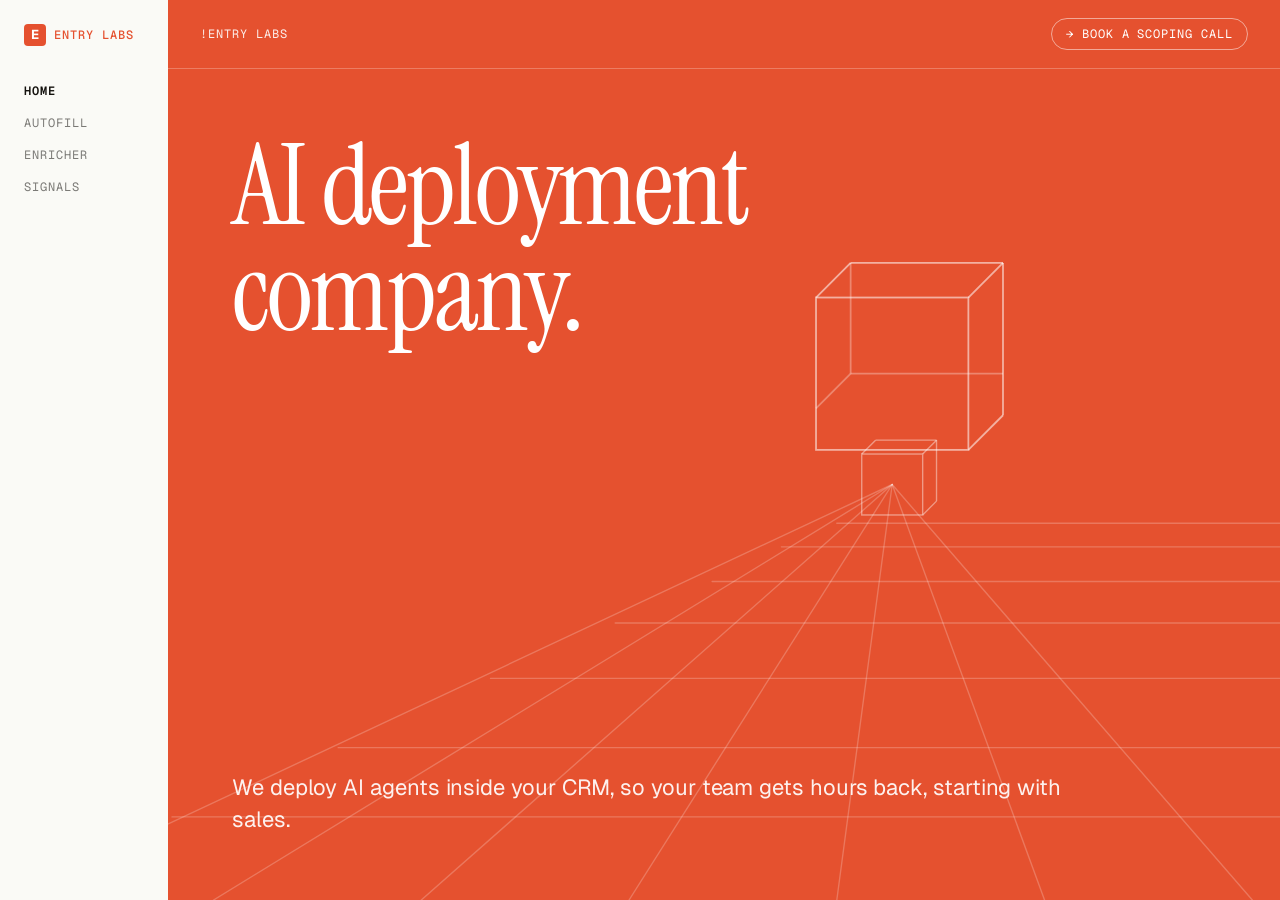
==== index.html @ 0b23c04d "Site rebuild 2026-05-16T13:12:48Z" ====
<!DOCTYPE html><html lang="en"> <head><meta charset="UTF-8"><meta name="viewport" content="width=device-width, initial-scale=1.0"><link rel="canonical" href="https://entry-labs.com/"><title>Entry Labs — AI deployment company</title><meta name="description" content="We deploy AI agents inside your CRM so your team gets hours back. Built for sales orgs on Attio, HubSpot, or Salesforce."><meta property="og:title" content="Entry Labs — AI deployment company"><meta property="og:description" content="We deploy AI agents inside your CRM so your team gets hours back. Built for sales orgs on Attio, HubSpot, or Salesforce."><meta property="og:url" content="https://entry-labs.com/"><meta property="og:type" content="website"><meta name="twitter:card" content="summary_large_image"><link rel="icon" type="image/svg+xml" href="/favicon.svg"><link rel="preconnect" href="https://fonts.googleapis.com"><link rel="preconnect" href="https://fonts.gstatic.com" crossorigin><link rel="stylesheet" href="/_astro/autofill.WS8HoKfP.css">
<style>body.bare{background-image:none;min-height:100vh;margin:0}.frame[data-astro-cid-j7pv25f6]{display:grid;grid-template-columns:168px 1fr;min-height:100vh;background:#fafaf6}.sidebar[data-astro-cid-j7pv25f6]{padding:24px;display:flex;flex-direction:column;gap:32px;position:sticky;top:0;height:100vh}.brand[data-astro-cid-j7pv25f6]{display:inline-flex;align-items:center;gap:8px;color:var(--accent)}.brand-mark[data-astro-cid-j7pv25f6]{width:22px;height:22px;background:var(--accent);color:#fff;display:inline-flex;align-items:center;justify-content:center;font-weight:700;font-size:13px;border-radius:4px;letter-spacing:-.04em}.brand-word[data-astro-cid-j7pv25f6]{font-family:Geist Mono,ui-monospace,monospace;font-size:12px;letter-spacing:.08em;color:var(--accent);font-weight:500}.tablist[data-astro-cid-j7pv25f6]{display:flex;flex-direction:column;gap:6px}.tab[data-astro-cid-j7pv25f6]{font-family:Geist Mono,ui-monospace,monospace;font-size:12px;letter-spacing:.08em;color:#13110d8c;padding:4px 0;display:block;transition:color .12s ease}.tab[data-astro-cid-j7pv25f6]:hover{color:var(--ink)}.tab[data-astro-cid-j7pv25f6].active{color:var(--ink);font-weight:600}.stage[data-astro-cid-j7pv25f6]{padding:0;display:flex;align-self:stretch}.hero[data-astro-cid-j7pv25f6]{background:var(--accent);border-radius:0;flex:1;display:flex;flex-direction:column;overflow:hidden;position:relative;color:#fff;min-height:100vh}.util-bar[data-astro-cid-j7pv25f6]{display:grid;grid-template-columns:1fr auto;align-items:center;border-bottom:1px solid rgba(255,255,255,.25);padding:18px 32px;font-family:Geist Mono,ui-monospace,monospace;font-size:12px;letter-spacing:.08em;position:relative;z-index:2}.util-tag[data-astro-cid-j7pv25f6]{color:#ffffffe6}.util-cta[data-astro-cid-j7pv25f6]{color:#fff;padding:6px 14px;border:1px solid rgba(255,255,255,.5);border-radius:999px;transition:background .12s ease,color .12s ease}.util-cta[data-astro-cid-j7pv25f6]:hover{background:#fff;color:var(--accent)}.hero-body[data-astro-cid-j7pv25f6]{flex:1;padding:64px;display:flex;flex-direction:column;position:relative;overflow:hidden}.hero-art[data-astro-cid-j7pv25f6]{position:absolute;inset:0;width:100%;height:100%;z-index:0;pointer-events:none}.hero-section[data-astro-cid-j7pv25f6]{display:none;flex:1;flex-direction:column;justify-content:space-between;position:relative;z-index:1}.hero-section[data-astro-cid-j7pv25f6].visible{display:flex}.hero-h1[data-astro-cid-j7pv25f6]{font-family:"Instrument Serif",Fraunces,Georgia,serif;font-weight:400;font-size:112px;line-height:.95;letter-spacing:-.025em;margin:0;color:#fff;max-width:14ch}.hero-cap[data-astro-cid-j7pv25f6]{font-size:22px;line-height:1.45;color:#ffffffeb;margin:32px 0 0;max-width:56ch;align-self:flex-start}@media (max-width: 1100px){.hero-h1[data-astro-cid-j7pv25f6]{font-size:88px}}@media (max-width: 900px){.frame[data-astro-cid-j7pv25f6]{grid-template-columns:1fr}.sidebar[data-astro-cid-j7pv25f6]{position:static;height:auto;padding:20px 24px;gap:16px}.tablist[data-astro-cid-j7pv25f6]{flex-direction:row;gap:16px;flex-wrap:wrap}.hero[data-astro-cid-j7pv25f6]{min-height:calc(100vh - 80px)}.hero-body[data-astro-cid-j7pv25f6]{padding:36px 28px}.util-bar[data-astro-cid-j7pv25f6]{padding:14px 20px;font-size:11px}.hero-h1[data-astro-cid-j7pv25f6]{font-size:56px}.hero-cap[data-astro-cid-j7pv25f6]{font-size:18px;margin-top:24px}}
</style></head> <body class="bare">  <div class="frame" data-astro-cid-j7pv25f6> <aside class="sidebar" data-astro-cid-j7pv25f6> <a href="/" class="brand" aria-label="Entry Labs home" data-astro-cid-j7pv25f6> <span class="brand-mark" data-astro-cid-j7pv25f6>E</span> <span class="brand-word" data-astro-cid-j7pv25f6>ENTRY LABS</span> </a> <nav class="tablist" aria-label="Sections" data-astro-cid-j7pv25f6> <a href="#home" class="tab" data-tab="home" data-astro-cid-j7pv25f6>HOME</a> <a href="#autofill" class="tab" data-tab="autofill" data-astro-cid-j7pv25f6>AUTOFILL</a> <a href="#enricher" class="tab" data-tab="enricher" data-astro-cid-j7pv25f6>ENRICHER</a> <a href="#signals" class="tab" data-tab="signals" data-astro-cid-j7pv25f6>SIGNALS</a> </nav> </aside> <main class="stage" data-astro-cid-j7pv25f6> <div class="hero" data-astro-cid-j7pv25f6> <div class="util-bar" data-astro-cid-j7pv25f6> <span class="util-tag" data-astro-cid-j7pv25f6>!ENTRY LABS</span> <a href="/book" class="util-cta" data-astro-cid-j7pv25f6>→ BOOK A SCOPING CALL</a> </div> <div class="hero-body" data-astro-cid-j7pv25f6> <svg class="hero-art" viewBox="0 0 1000 600" preserveAspectRatio="xMaxYMid slice" aria-hidden="true" data-astro-cid-j7pv25f6> <g stroke="#fff" stroke-opacity="0.22" stroke-width="1" fill="none" stroke-linecap="round" data-astro-cid-j7pv25f6> <line x1="80" y1="600" x2="720" y2="300" data-astro-cid-j7pv25f6></line> <line x1="230" y1="600" x2="720" y2="300" data-astro-cid-j7pv25f6></line> <line x1="380" y1="600" x2="720" y2="300" data-astro-cid-j7pv25f6></line> <line x1="530" y1="600" x2="720" y2="300" data-astro-cid-j7pv25f6></line> <line x1="680" y1="600" x2="720" y2="300" data-astro-cid-j7pv25f6></line> <line x1="830" y1="600" x2="720" y2="300" data-astro-cid-j7pv25f6></line> <line x1="980" y1="600" x2="720" y2="300" data-astro-cid-j7pv25f6></line> <line x1="200" y1="540" x2="1000" y2="540" data-astro-cid-j7pv25f6></line> <line x1="320" y1="490" x2="1000" y2="490" data-astro-cid-j7pv25f6></line> <line x1="430" y1="440" x2="1000" y2="440" data-astro-cid-j7pv25f6></line> <line x1="520" y1="400" x2="1000" y2="400" data-astro-cid-j7pv25f6></line> <line x1="590" y1="370" x2="1000" y2="370" data-astro-cid-j7pv25f6></line> <line x1="640" y1="345" x2="1000" y2="345" data-astro-cid-j7pv25f6></line> <line x1="680" y1="328" x2="1000" y2="328" data-astro-cid-j7pv25f6></line> </g> <g stroke="#fff" stroke-opacity="0.55" stroke-width="1.3" fill="none" transform="translate(720, 220)" data-astro-cid-j7pv25f6> <rect x="-55" y="-55" width="110" height="110" data-astro-cid-j7pv25f6></rect> <line x1="-55" y1="-55" x2="-30" y2="-80" data-astro-cid-j7pv25f6></line> <line x1="-30" y1="-80" x2="80" y2="-80" data-astro-cid-j7pv25f6></line> <line x1="80" y1="-80" x2="55" y2="-55" data-astro-cid-j7pv25f6></line> <line x1="80" y1="-80" x2="80" y2="30" data-astro-cid-j7pv25f6></line> <line x1="80" y1="30" x2="55" y2="55" data-astro-cid-j7pv25f6></line> <line x1="-30" y1="-80" x2="-30" y2="0" stroke-opacity="0.3" data-astro-cid-j7pv25f6></line> <line x1="-30" y1="0" x2="-55" y2="25" stroke-opacity="0.3" data-astro-cid-j7pv25f6></line> <line x1="-30" y1="0" x2="80" y2="0" stroke-opacity="0.3" data-astro-cid-j7pv25f6></line> </g> <g stroke="#fff" stroke-opacity="0.42" stroke-width="1" fill="none" transform="translate(720, 300)" data-astro-cid-j7pv25f6> <rect x="-22" y="-22" width="44" height="44" data-astro-cid-j7pv25f6></rect> <line x1="-22" y1="-22" x2="-12" y2="-32" data-astro-cid-j7pv25f6></line> <line x1="-12" y1="-32" x2="32" y2="-32" data-astro-cid-j7pv25f6></line> <line x1="32" y1="-32" x2="22" y2="-22" data-astro-cid-j7pv25f6></line> <line x1="32" y1="-32" x2="32" y2="12" data-astro-cid-j7pv25f6></line> <line x1="32" y1="12" x2="22" y2="22" data-astro-cid-j7pv25f6></line> </g> </svg> <section id="home" class="hero-section" data-astro-cid-j7pv25f6> <h1 class="hero-h1" data-astro-cid-j7pv25f6>AI deployment<br data-astro-cid-j7pv25f6>company.</h1> <p class="hero-cap" data-astro-cid-j7pv25f6>We deploy AI agents inside your CRM, so your team gets hours back, starting with sales.</p> </section> <section id="autofill" class="hero-section" data-astro-cid-j7pv25f6> <h1 class="hero-h1" data-astro-cid-j7pv25f6>Autofill.</h1> <p class="hero-cap" data-astro-cid-j7pv25f6>Your CRM record completes itself after every sales call.</p> </section> <section id="enricher" class="hero-section" data-astro-cid-j7pv25f6> <h1 class="hero-h1" data-astro-cid-j7pv25f6>Enricher.</h1> <p class="hero-cap" data-astro-cid-j7pv25f6>Type /find Sarah at Acme in any Slack channel. Phone, email, role back before the next message.</p> </section> <section id="signals" class="hero-section" data-astro-cid-j7pv25f6> <h1 class="hero-h1" data-astro-cid-j7pv25f6>Signals.</h1> <p class="hero-cap" data-astro-cid-j7pv25f6>The moment to reach out, surfaced in your 9am Slack digest.</p> </section> </div> </div> </main> </div> <script>
    (function () {
      const tabs = document.querySelectorAll('.tab');
      const sections = document.querySelectorAll('.hero-section');
      function update() {
        const hash = (location.hash || '#home').slice(1);
        tabs.forEach(t => t.classList.toggle('active', t.dataset.tab === hash));
        sections.forEach(s => s.classList.toggle('visible', s.id === hash));
      }
      window.addEventListener('hashchange', update);
      update();
    })();
  </script>  </body></html>
---- _astro/autofill.WS8HoKfP.css ----
@import"https://fonts.googleapis.com/css2?family=Geist:wght@300;400;500;600;700&family=Geist+Mono:wght@300;400;500&family=Instrument+Serif:ital@0;1&display=swap";*,:before,:after{--tw-border-spacing-x: 0;--tw-border-spacing-y: 0;--tw-translate-x: 0;--tw-translate-y: 0;--tw-rotate: 0;--tw-skew-x: 0;--tw-skew-y: 0;--tw-scale-x: 1;--tw-scale-y: 1;--tw-pan-x: ;--tw-pan-y: ;--tw-pinch-zoom: ;--tw-scroll-snap-strictness: proximity;--tw-gradient-from-position: ;--tw-gradient-via-position: ;--tw-gradient-to-position: ;--tw-ordinal: ;--tw-slashed-zero: ;--tw-numeric-figure: ;--tw-numeric-spacing: ;--tw-numeric-fraction: ;--tw-ring-inset: ;--tw-ring-offset-width: 0px;--tw-ring-offset-color: #fff;--tw-ring-color: rgb(59 130 246 / .5);--tw-ring-offset-shadow: 0 0 #0000;--tw-ring-shadow: 0 0 #0000;--tw-shadow: 0 0 #0000;--tw-shadow-colored: 0 0 #0000;--tw-blur: ;--tw-brightness: ;--tw-contrast: ;--tw-grayscale: ;--tw-hue-rotate: ;--tw-invert: ;--tw-saturate: ;--tw-sepia: ;--tw-drop-shadow: ;--tw-backdrop-blur: ;--tw-backdrop-brightness: ;--tw-backdrop-contrast: ;--tw-backdrop-grayscale: ;--tw-backdrop-hue-rotate: ;--tw-backdrop-invert: ;--tw-backdrop-opacity: ;--tw-backdrop-saturate: ;--tw-backdrop-sepia: ;--tw-contain-size: ;--tw-contain-layout: ;--tw-contain-paint: ;--tw-contain-style: }::backdrop{--tw-border-spacing-x: 0;--tw-border-spacing-y: 0;--tw-translate-x: 0;--tw-translate-y: 0;--tw-rotate: 0;--tw-skew-x: 0;--tw-skew-y: 0;--tw-scale-x: 1;--tw-scale-y: 1;--tw-pan-x: ;--tw-pan-y: ;--tw-pinch-zoom: ;--tw-scroll-snap-strictness: proximity;--tw-gradient-from-position: ;--tw-gradient-via-position: ;--tw-gradient-to-position: ;--tw-ordinal: ;--tw-slashed-zero: ;--tw-numeric-figure: ;--tw-numeric-spacing: ;--tw-numeric-fraction: ;--tw-ring-inset: ;--tw-ring-offset-width: 0px;--tw-ring-offset-color: #fff;--tw-ring-color: rgb(59 130 246 / .5);--tw-ring-offset-shadow: 0 0 #0000;--tw-ring-shadow: 0 0 #0000;--tw-shadow: 0 0 #0000;--tw-shadow-colored: 0 0 #0000;--tw-blur: ;--tw-brightness: ;--tw-contrast: ;--tw-grayscale: ;--tw-hue-rotate: ;--tw-invert: ;--tw-saturate: ;--tw-sepia: ;--tw-drop-shadow: ;--tw-backdrop-blur: ;--tw-backdrop-brightness: ;--tw-backdrop-contrast: ;--tw-backdrop-grayscale: ;--tw-backdrop-hue-rotate: ;--tw-backdrop-invert: ;--tw-backdrop-opacity: ;--tw-backdrop-saturate: ;--tw-backdrop-sepia: ;--tw-contain-size: ;--tw-contain-layout: ;--tw-contain-paint: ;--tw-contain-style: }*,:before,:after{box-sizing:border-box;border-width:0;border-style:solid;border-color:#e5e7eb}:before,:after{--tw-content: ""}html,:host{line-height:1.5;-webkit-text-size-adjust:100%;-moz-tab-size:4;-o-tab-size:4;tab-size:4;font-family:Geist,Inter Tight,system-ui,sans-serif;font-feature-settings:normal;font-variation-settings:normal;-webkit-tap-highlight-color:transparent}body{margin:0;line-height:inherit}hr{height:0;color:inherit;border-top-width:1px}abbr:where([title]){-webkit-text-decoration:underline dotted;text-decoration:underline dotted}h1,h2,h3,h4,h5,h6{font-size:inherit;font-weight:inherit}a{color:inherit;text-decoration:inherit}b,strong{font-weight:bolder}code,kbd,samp,pre{font-family:Geist Mono,JetBrains Mono,ui-monospace,monospace;font-feature-settings:normal;font-variation-settings:normal;font-size:1em}small{font-size:80%}sub,sup{font-size:75%;line-height:0;position:relative;vertical-align:baseline}sub{bottom:-.25em}sup{top:-.5em}table{text-indent:0;border-color:inherit;border-collapse:collapse}button,input,optgroup,select,textarea{font-family:inherit;font-feature-settings:inherit;font-variation-settings:inherit;font-size:100%;font-weight:inherit;line-height:inherit;letter-spacing:inherit;color:inherit;margin:0;padding:0}button,select{text-transform:none}button,input:where([type=button]),input:where([type=reset]),input:where([type=submit]){-webkit-appearance:button;background-color:transparent;background-image:none}:-moz-focusring{outline:auto}:-moz-ui-invalid{box-shadow:none}progress{vertical-align:baseline}::-webkit-inner-spin-button,::-webkit-outer-spin-button{height:auto}[type=search]{-webkit-appearance:textfield;outline-offset:-2px}::-webkit-search-decoration{-webkit-appearance:none}::-webkit-file-upload-button{-webkit-appearance:button;font:inherit}summary{display:list-item}blockquote,dl,dd,h1,h2,h3,h4,h5,h6,hr,figure,p,pre{margin:0}fieldset{margin:0;padding:0}legend{padding:0}ol,ul,menu{list-style:none;margin:0;padding:0}dialog{padding:0}textarea{resize:vertical}input::-moz-placeholder,textarea::-moz-placeholder{opacity:1;color:#9ca3af}input::placeholder,textarea::placeholder{opacity:1;color:#9ca3af}button,[role=button]{cursor:pointer}:disabled{cursor:default}img,svg,video,canvas,audio,iframe,embed,object{display:block;vertical-align:middle}img,video{max-width:100%;height:auto}[hidden]:where(:not([hidden=until-found])){display:none}html{background:var(--bg);color:var(--ink);-webkit-font-smoothing:antialiased;-moz-osx-font-smoothing:grayscale}body{font-family:Geist,Inter Tight,-apple-system,Helvetica Neue,Arial,sans-serif;font-size:15px;line-height:1.5;letter-spacing:-.005em;background-color:var(--bg);background-image:linear-gradient(var(--line),var(--line)),linear-gradient(var(--line),var(--line));background-position:calc(50% - 660px) 0,calc(50% + 660px) 0;background-size:1px 100%,1px 100%;background-repeat:no-repeat}@media (max-width: 1100px){body{background-image:none}}h1,h2,h3,h4,h5,h6{font-family:Geist,Inter Tight,-apple-system,Helvetica Neue,Arial,sans-serif;font-weight:600;letter-spacing:-.02em;line-height:1.15;margin:0}code,pre,.mono{font-family:Geist Mono,JetBrains Mono,ui-monospace,monospace}a{color:inherit;text-decoration:none}::-moz-selection{background:var(--accent);color:var(--accent-ink)}::selection{background:var(--accent);color:var(--accent-ink)}.container-bb{max-width:1320px;margin-left:auto;margin-right:auto;padding-left:32px;padding-right:32px}.container-prose{max-width:1100px;margin-left:auto;margin-right:auto;padding-left:32px;padding-right:32px}.panel{background:var(--panel);border:1px solid var(--line);border-radius:10px}.card-bb{background:var(--card);border:1px solid var(--line);border-radius:10px}.hair{border-top:1px solid var(--line)}.btn{display:inline-flex;align-items:center;gap:8px;padding:11px 18px;font-size:14px;font-weight:500;line-height:1;border-radius:6px;letter-spacing:-.005em;background:var(--card);color:var(--ink);border:1px solid var(--line);cursor:pointer;transition:background .12s ease,color .12s ease,border-color .12s ease,transform .12s ease}.btn:hover{border-color:var(--ink)}.btn-primary{display:inline-flex;align-items:center;gap:8px;padding:11px 18px;font-size:14px;font-weight:500;line-height:1;border-radius:6px;letter-spacing:-.005em;background:var(--accent);color:var(--accent-ink);border:1px solid var(--accent);cursor:pointer;transition:filter .12s ease,transform .12s ease}.btn-primary:hover{filter:brightness(.95)}.chip{display:inline-block;font-family:Geist Mono,ui-monospace,monospace;font-size:11px;letter-spacing:.06em;padding:4px 9px;background:var(--panel);color:var(--ink-70);border:1px solid var(--line);border-radius:4px;text-transform:uppercase;white-space:nowrap}.kicker{font-family:Geist Mono,ui-monospace,monospace;font-size:11px;color:var(--ink-55);letter-spacing:.1em;text-transform:uppercase}.card{background:var(--card);border:1px solid var(--line);border-radius:10px;padding:22px}.ascii-pre{font-family:Geist Mono,ui-monospace,monospace;white-space:pre;margin:0;letter-spacing:0;color:var(--ink)}.accent-text{color:var(--accent)}.visible{visibility:visible}.static{position:static}.fixed{position:fixed}.absolute{position:absolute}.relative{position:relative}.sticky{position:sticky}.top-5{top:1.25rem}.block{display:block}.inline{display:inline}.flex{display:flex}.\!grid{display:grid!important}.grid{display:grid}.hidden{display:none}.flex-shrink,.shrink{flex-shrink:1}.transform{transform:translate(var(--tw-translate-x),var(--tw-translate-y)) rotate(var(--tw-rotate)) skew(var(--tw-skew-x)) skewY(var(--tw-skew-y)) scaleX(var(--tw-scale-x)) scaleY(var(--tw-scale-y))}.resize{resize:both}.flex-wrap{flex-wrap:wrap}.border{border-width:1px}.uppercase{text-transform:uppercase}.italic{font-style:italic}.underline{text-decoration-line:underline}.outline{outline-style:solid}.blur{--tw-blur: blur(8px);filter:var(--tw-blur) var(--tw-brightness) var(--tw-contrast) var(--tw-grayscale) var(--tw-hue-rotate) var(--tw-invert) var(--tw-saturate) var(--tw-sepia) var(--tw-drop-shadow)}.filter{filter:var(--tw-blur) var(--tw-brightness) var(--tw-contrast) var(--tw-grayscale) var(--tw-hue-rotate) var(--tw-invert) var(--tw-saturate) var(--tw-sepia) var(--tw-drop-shadow)}.backdrop-filter{backdrop-filter:var(--tw-backdrop-blur) var(--tw-backdrop-brightness) var(--tw-backdrop-contrast) var(--tw-backdrop-grayscale) var(--tw-backdrop-hue-rotate) var(--tw-backdrop-invert) var(--tw-backdrop-opacity) var(--tw-backdrop-saturate) var(--tw-backdrop-sepia)}.transition{transition-property:color,background-color,border-color,text-decoration-color,fill,stroke,opacity,box-shadow,transform,filter,backdrop-filter;transition-timing-function:cubic-bezier(.4,0,.2,1);transition-duration:.15s}:root{--bg: #FFFFFF;--panel: #F6F6F6;--panel-deep: #EFEFEF;--card: #FFFFFF;--ink: #13110D;--ink-70: rgba(19, 17, 13, .7);--ink-55: rgba(19, 17, 13, .55);--ink-40: rgba(19, 17, 13, .4);--line: rgba(19, 17, 13, .13);--hair: rgba(19, 17, 13, .07);--accent: #E5512F;--accent-ink: #FFFFFF;--accent-soft: #FFE2D6;--footer-bg: #E5512F;--footer-ink: #FFFFFF;--noise: url("data:image/svg+xml;utf8,<svg xmlns='http://www.w3.org/2000/svg' width='160' height='160'><filter id='n'><feTurbulence baseFrequency='0.9' numOctaves='2' stitchTiles='stitch'/><feColorMatrix values='0 0 0 0 0  0 0 0 0 0  0 0 0 0 0  0 0 0 0.06 0'/></filter><rect width='100%25' height='100%25' filter='url(%23n)'/></svg>")}.h-display{font-size:44px;font-weight:600;letter-spacing:-.025em;line-height:1.2}.h-section{font-size:38px;font-weight:600;letter-spacing:-.02em;line-height:1.1}.h-sub{font-size:32px;font-weight:600;letter-spacing:-.02em;line-height:1.15}.h-card{font-size:28px;font-weight:600;letter-spacing:-.02em;line-height:1.12}.body-lg{font-size:17px;line-height:1.45}.body{font-size:15px;line-height:1.55}.body-sm{font-size:13px;line-height:1.55}@media (max-width: 900px){.h-display{font-size:36px}.h-section{font-size:30px}.h-sub{font-size:26px}.h-card{font-size:22px}}@media (max-width: 720px){.container-bb,.container-prose{padding-left:20px;padding-right:20px}.h-display{font-size:30px}.h-section{font-size:26px}}@keyframes el-blink{50%{opacity:0}}.blink{animation:el-blink 1s steps(2) infinite}@media (prefers-reduced-motion: reduce){*,*:before,*:after{animation-duration:.01ms!important;animation-iteration-count:1!important;transition-duration:.01ms!important}}:root{--ok: #2F5D3A;--ok-soft: #D9E8DD}.serif-accent{font-family:"Instrument Serif",Fraunces,Georgia,serif;font-style:italic;font-weight:400;letter-spacing:-.005em}.tempo-breathe{padding-top:88px;padding-bottom:24px}.tempo-compress{padding-top:32px;padding-bottom:8px}@media (max-width: 900px){.tempo-breathe{padding-top:56px;padding-bottom:16px}.tempo-compress{padding-top:24px;padding-bottom:8px}}
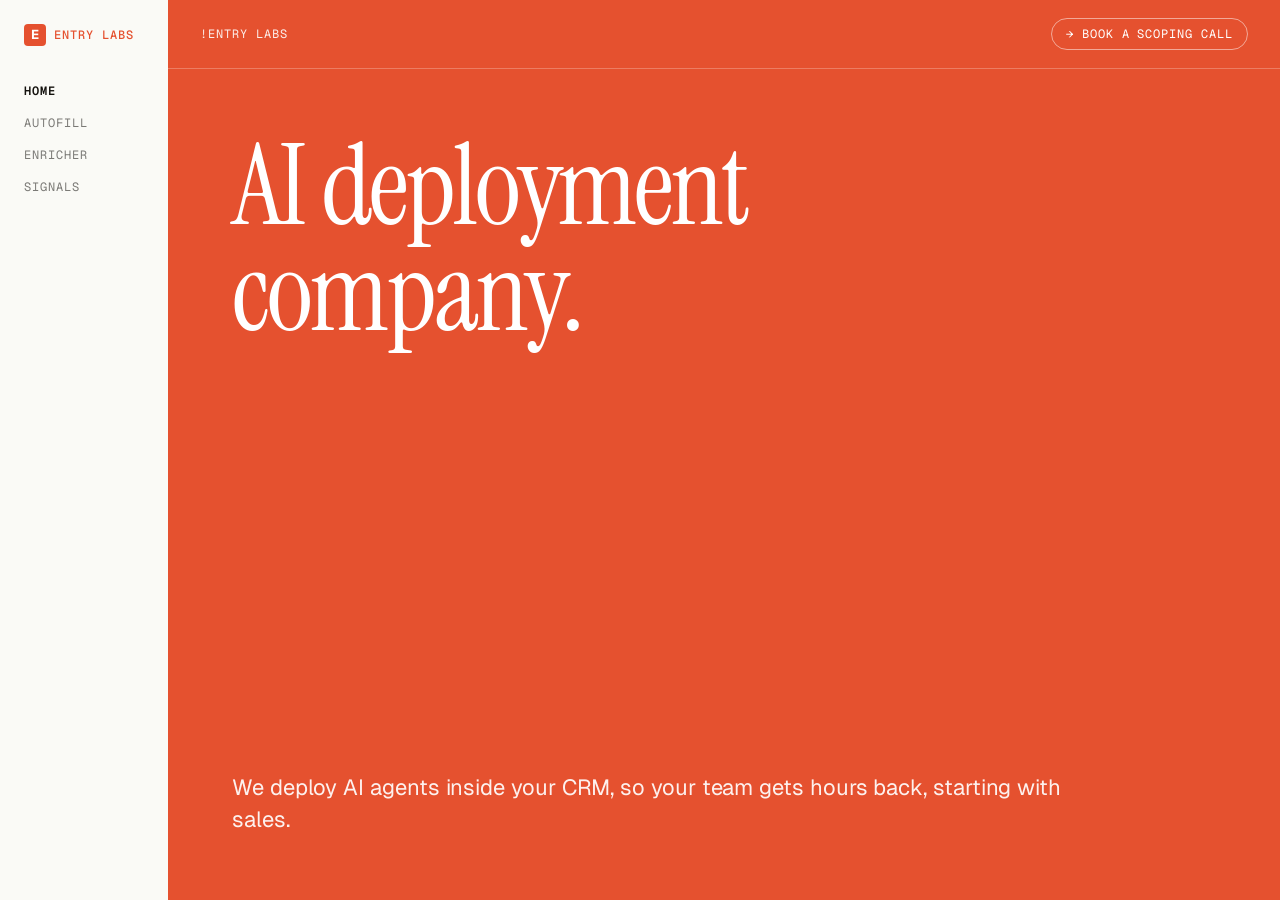
==== commit 30172057: "Site rebuild 2026-05-16T13:18:37Z" ====
--- a/index.html
+++ b/index.html
@@ -1,6 +1,6 @@
 <!DOCTYPE html><html lang="en"> <head><meta charset="UTF-8"><meta name="viewport" content="width=device-width, initial-scale=1.0"><link rel="canonical" href="https://entry-labs.com/"><title>Entry Labs — AI deployment company</title><meta name="description" content="We deploy AI agents inside your CRM so your team gets hours back. Built for sales orgs on Attio, HubSpot, or Salesforce."><meta property="og:title" content="Entry Labs — AI deployment company"><meta property="og:description" content="We deploy AI agents inside your CRM so your team gets hours back. Built for sales orgs on Attio, HubSpot, or Salesforce."><meta property="og:url" content="https://entry-labs.com/"><meta property="og:type" content="website"><meta name="twitter:card" content="summary_large_image"><link rel="icon" type="image/svg+xml" href="/favicon.svg"><link rel="preconnect" href="https://fonts.googleapis.com"><link rel="preconnect" href="https://fonts.gstatic.com" crossorigin><link rel="stylesheet" href="/_astro/autofill.WS8HoKfP.css">
-<style>body.bare{background-image:none;min-height:100vh;margin:0}.frame[data-astro-cid-j7pv25f6]{display:grid;grid-template-columns:168px 1fr;min-height:100vh;background:#fafaf6}.sidebar[data-astro-cid-j7pv25f6]{padding:24px;display:flex;flex-direction:column;gap:32px;position:sticky;top:0;height:100vh}.brand[data-astro-cid-j7pv25f6]{display:inline-flex;align-items:center;gap:8px;color:var(--accent)}.brand-mark[data-astro-cid-j7pv25f6]{width:22px;height:22px;background:var(--accent);color:#fff;display:inline-flex;align-items:center;justify-content:center;font-weight:700;font-size:13px;border-radius:4px;letter-spacing:-.04em}.brand-word[data-astro-cid-j7pv25f6]{font-family:Geist Mono,ui-monospace,monospace;font-size:12px;letter-spacing:.08em;color:var(--accent);font-weight:500}.tablist[data-astro-cid-j7pv25f6]{display:flex;flex-direction:column;gap:6px}.tab[data-astro-cid-j7pv25f6]{font-family:Geist Mono,ui-monospace,monospace;font-size:12px;letter-spacing:.08em;color:#13110d8c;padding:4px 0;display:block;transition:color .12s ease}.tab[data-astro-cid-j7pv25f6]:hover{color:var(--ink)}.tab[data-astro-cid-j7pv25f6].active{color:var(--ink);font-weight:600}.stage[data-astro-cid-j7pv25f6]{padding:0;display:flex;align-self:stretch}.hero[data-astro-cid-j7pv25f6]{background:var(--accent);border-radius:0;flex:1;display:flex;flex-direction:column;overflow:hidden;position:relative;color:#fff;min-height:100vh}.util-bar[data-astro-cid-j7pv25f6]{display:grid;grid-template-columns:1fr auto;align-items:center;border-bottom:1px solid rgba(255,255,255,.25);padding:18px 32px;font-family:Geist Mono,ui-monospace,monospace;font-size:12px;letter-spacing:.08em;position:relative;z-index:2}.util-tag[data-astro-cid-j7pv25f6]{color:#ffffffe6}.util-cta[data-astro-cid-j7pv25f6]{color:#fff;padding:6px 14px;border:1px solid rgba(255,255,255,.5);border-radius:999px;transition:background .12s ease,color .12s ease}.util-cta[data-astro-cid-j7pv25f6]:hover{background:#fff;color:var(--accent)}.hero-body[data-astro-cid-j7pv25f6]{flex:1;padding:64px;display:flex;flex-direction:column;position:relative;overflow:hidden}.hero-art[data-astro-cid-j7pv25f6]{position:absolute;inset:0;width:100%;height:100%;z-index:0;pointer-events:none}.hero-section[data-astro-cid-j7pv25f6]{display:none;flex:1;flex-direction:column;justify-content:space-between;position:relative;z-index:1}.hero-section[data-astro-cid-j7pv25f6].visible{display:flex}.hero-h1[data-astro-cid-j7pv25f6]{font-family:"Instrument Serif",Fraunces,Georgia,serif;font-weight:400;font-size:112px;line-height:.95;letter-spacing:-.025em;margin:0;color:#fff;max-width:14ch}.hero-cap[data-astro-cid-j7pv25f6]{font-size:22px;line-height:1.45;color:#ffffffeb;margin:32px 0 0;max-width:56ch;align-self:flex-start}@media (max-width: 1100px){.hero-h1[data-astro-cid-j7pv25f6]{font-size:88px}}@media (max-width: 900px){.frame[data-astro-cid-j7pv25f6]{grid-template-columns:1fr}.sidebar[data-astro-cid-j7pv25f6]{position:static;height:auto;padding:20px 24px;gap:16px}.tablist[data-astro-cid-j7pv25f6]{flex-direction:row;gap:16px;flex-wrap:wrap}.hero[data-astro-cid-j7pv25f6]{min-height:calc(100vh - 80px)}.hero-body[data-astro-cid-j7pv25f6]{padding:36px 28px}.util-bar[data-astro-cid-j7pv25f6]{padding:14px 20px;font-size:11px}.hero-h1[data-astro-cid-j7pv25f6]{font-size:56px}.hero-cap[data-astro-cid-j7pv25f6]{font-size:18px;margin-top:24px}}
-</style></head> <body class="bare">  <div class="frame" data-astro-cid-j7pv25f6> <aside class="sidebar" data-astro-cid-j7pv25f6> <a href="/" class="brand" aria-label="Entry Labs home" data-astro-cid-j7pv25f6> <span class="brand-mark" data-astro-cid-j7pv25f6>E</span> <span class="brand-word" data-astro-cid-j7pv25f6>ENTRY LABS</span> </a> <nav class="tablist" aria-label="Sections" data-astro-cid-j7pv25f6> <a href="#home" class="tab" data-tab="home" data-astro-cid-j7pv25f6>HOME</a> <a href="#autofill" class="tab" data-tab="autofill" data-astro-cid-j7pv25f6>AUTOFILL</a> <a href="#enricher" class="tab" data-tab="enricher" data-astro-cid-j7pv25f6>ENRICHER</a> <a href="#signals" class="tab" data-tab="signals" data-astro-cid-j7pv25f6>SIGNALS</a> </nav> </aside> <main class="stage" data-astro-cid-j7pv25f6> <div class="hero" data-astro-cid-j7pv25f6> <div class="util-bar" data-astro-cid-j7pv25f6> <span class="util-tag" data-astro-cid-j7pv25f6>!ENTRY LABS</span> <a href="/book" class="util-cta" data-astro-cid-j7pv25f6>→ BOOK A SCOPING CALL</a> </div> <div class="hero-body" data-astro-cid-j7pv25f6> <svg class="hero-art" viewBox="0 0 1000 600" preserveAspectRatio="xMaxYMid slice" aria-hidden="true" data-astro-cid-j7pv25f6> <g stroke="#fff" stroke-opacity="0.22" stroke-width="1" fill="none" stroke-linecap="round" data-astro-cid-j7pv25f6> <line x1="80" y1="600" x2="720" y2="300" data-astro-cid-j7pv25f6></line> <line x1="230" y1="600" x2="720" y2="300" data-astro-cid-j7pv25f6></line> <line x1="380" y1="600" x2="720" y2="300" data-astro-cid-j7pv25f6></line> <line x1="530" y1="600" x2="720" y2="300" data-astro-cid-j7pv25f6></line> <line x1="680" y1="600" x2="720" y2="300" data-astro-cid-j7pv25f6></line> <line x1="830" y1="600" x2="720" y2="300" data-astro-cid-j7pv25f6></line> <line x1="980" y1="600" x2="720" y2="300" data-astro-cid-j7pv25f6></line> <line x1="200" y1="540" x2="1000" y2="540" data-astro-cid-j7pv25f6></line> <line x1="320" y1="490" x2="1000" y2="490" data-astro-cid-j7pv25f6></line> <line x1="430" y1="440" x2="1000" y2="440" data-astro-cid-j7pv25f6></line> <line x1="520" y1="400" x2="1000" y2="400" data-astro-cid-j7pv25f6></line> <line x1="590" y1="370" x2="1000" y2="370" data-astro-cid-j7pv25f6></line> <line x1="640" y1="345" x2="1000" y2="345" data-astro-cid-j7pv25f6></line> <line x1="680" y1="328" x2="1000" y2="328" data-astro-cid-j7pv25f6></line> </g> <g stroke="#fff" stroke-opacity="0.55" stroke-width="1.3" fill="none" transform="translate(720, 220)" data-astro-cid-j7pv25f6> <rect x="-55" y="-55" width="110" height="110" data-astro-cid-j7pv25f6></rect> <line x1="-55" y1="-55" x2="-30" y2="-80" data-astro-cid-j7pv25f6></line> <line x1="-30" y1="-80" x2="80" y2="-80" data-astro-cid-j7pv25f6></line> <line x1="80" y1="-80" x2="55" y2="-55" data-astro-cid-j7pv25f6></line> <line x1="80" y1="-80" x2="80" y2="30" data-astro-cid-j7pv25f6></line> <line x1="80" y1="30" x2="55" y2="55" data-astro-cid-j7pv25f6></line> <line x1="-30" y1="-80" x2="-30" y2="0" stroke-opacity="0.3" data-astro-cid-j7pv25f6></line> <line x1="-30" y1="0" x2="-55" y2="25" stroke-opacity="0.3" data-astro-cid-j7pv25f6></line> <line x1="-30" y1="0" x2="80" y2="0" stroke-opacity="0.3" data-astro-cid-j7pv25f6></line> </g> <g stroke="#fff" stroke-opacity="0.42" stroke-width="1" fill="none" transform="translate(720, 300)" data-astro-cid-j7pv25f6> <rect x="-22" y="-22" width="44" height="44" data-astro-cid-j7pv25f6></rect> <line x1="-22" y1="-22" x2="-12" y2="-32" data-astro-cid-j7pv25f6></line> <line x1="-12" y1="-32" x2="32" y2="-32" data-astro-cid-j7pv25f6></line> <line x1="32" y1="-32" x2="22" y2="-22" data-astro-cid-j7pv25f6></line> <line x1="32" y1="-32" x2="32" y2="12" data-astro-cid-j7pv25f6></line> <line x1="32" y1="12" x2="22" y2="22" data-astro-cid-j7pv25f6></line> </g> </svg> <section id="home" class="hero-section" data-astro-cid-j7pv25f6> <h1 class="hero-h1" data-astro-cid-j7pv25f6>AI deployment<br data-astro-cid-j7pv25f6>company.</h1> <p class="hero-cap" data-astro-cid-j7pv25f6>We deploy AI agents inside your CRM, so your team gets hours back, starting with sales.</p> </section> <section id="autofill" class="hero-section" data-astro-cid-j7pv25f6> <h1 class="hero-h1" data-astro-cid-j7pv25f6>Autofill.</h1> <p class="hero-cap" data-astro-cid-j7pv25f6>Your CRM record completes itself after every sales call.</p> </section> <section id="enricher" class="hero-section" data-astro-cid-j7pv25f6> <h1 class="hero-h1" data-astro-cid-j7pv25f6>Enricher.</h1> <p class="hero-cap" data-astro-cid-j7pv25f6>Type /find Sarah at Acme in any Slack channel. Phone, email, role back before the next message.</p> </section> <section id="signals" class="hero-section" data-astro-cid-j7pv25f6> <h1 class="hero-h1" data-astro-cid-j7pv25f6>Signals.</h1> <p class="hero-cap" data-astro-cid-j7pv25f6>The moment to reach out, surfaced in your 9am Slack digest.</p> </section> </div> </div> </main> </div> <script>
+<style>body.bare{background-image:none;min-height:100vh;margin:0}.frame[data-astro-cid-j7pv25f6]{display:grid;grid-template-columns:168px 1fr;min-height:100vh;background:#fafaf6}.sidebar[data-astro-cid-j7pv25f6]{padding:24px;display:flex;flex-direction:column;gap:32px;position:sticky;top:0;height:100vh}.brand[data-astro-cid-j7pv25f6]{display:inline-flex;align-items:center;gap:8px;color:var(--accent)}.brand-mark[data-astro-cid-j7pv25f6]{width:22px;height:22px;background:var(--accent);color:#fff;display:inline-flex;align-items:center;justify-content:center;font-weight:700;font-size:13px;border-radius:4px;letter-spacing:-.04em}.brand-word[data-astro-cid-j7pv25f6]{font-family:Geist Mono,ui-monospace,monospace;font-size:12px;letter-spacing:.08em;color:var(--accent);font-weight:500}.tablist[data-astro-cid-j7pv25f6]{display:flex;flex-direction:column;gap:6px}.tab[data-astro-cid-j7pv25f6]{font-family:Geist Mono,ui-monospace,monospace;font-size:12px;letter-spacing:.08em;color:#13110d8c;padding:4px 0;display:block;transition:color .12s ease}.tab[data-astro-cid-j7pv25f6]:hover{color:var(--ink)}.tab[data-astro-cid-j7pv25f6].active{color:var(--ink);font-weight:600}.stage[data-astro-cid-j7pv25f6]{padding:0;display:flex;align-self:stretch}.hero[data-astro-cid-j7pv25f6]{background:var(--accent);border-radius:0;flex:1;display:flex;flex-direction:column;overflow:hidden;position:relative;color:#fff;min-height:100vh}.util-bar[data-astro-cid-j7pv25f6]{display:grid;grid-template-columns:1fr auto;align-items:center;border-bottom:1px solid rgba(255,255,255,.25);padding:18px 32px;font-family:Geist Mono,ui-monospace,monospace;font-size:12px;letter-spacing:.08em;position:relative;z-index:2}.util-tag[data-astro-cid-j7pv25f6]{color:#ffffffe6}.util-cta[data-astro-cid-j7pv25f6]{color:#fff;padding:6px 14px;border:1px solid rgba(255,255,255,.5);border-radius:999px;transition:background .12s ease,color .12s ease}.util-cta[data-astro-cid-j7pv25f6]:hover{background:#fff;color:var(--accent)}.hero-body[data-astro-cid-j7pv25f6]{flex:1;padding:64px;display:flex;flex-direction:column;position:relative;overflow:hidden}.hero-section[data-astro-cid-j7pv25f6]{display:none;flex:1;flex-direction:column;justify-content:space-between;position:relative;z-index:1}.hero-section[data-astro-cid-j7pv25f6].visible{display:flex}.hero-h1[data-astro-cid-j7pv25f6]{font-family:"Instrument Serif",Fraunces,Georgia,serif;font-weight:400;font-size:112px;line-height:.95;letter-spacing:-.025em;margin:0;color:#fff;max-width:14ch}.hero-cap[data-astro-cid-j7pv25f6]{font-size:22px;line-height:1.45;color:#ffffffeb;margin:32px 0 0;max-width:56ch;align-self:flex-start}@media (max-width: 1100px){.hero-h1[data-astro-cid-j7pv25f6]{font-size:88px}}@media (max-width: 900px){.frame[data-astro-cid-j7pv25f6]{grid-template-columns:1fr}.sidebar[data-astro-cid-j7pv25f6]{position:static;height:auto;padding:20px 24px;gap:16px}.tablist[data-astro-cid-j7pv25f6]{flex-direction:row;gap:16px;flex-wrap:wrap}.hero[data-astro-cid-j7pv25f6]{min-height:calc(100vh - 80px)}.hero-body[data-astro-cid-j7pv25f6]{padding:36px 28px}.util-bar[data-astro-cid-j7pv25f6]{padding:14px 20px;font-size:11px}.hero-h1[data-astro-cid-j7pv25f6]{font-size:56px}.hero-cap[data-astro-cid-j7pv25f6]{font-size:18px;margin-top:24px}}
+</style></head> <body class="bare">  <div class="frame" data-astro-cid-j7pv25f6> <aside class="sidebar" data-astro-cid-j7pv25f6> <a href="/" class="brand" aria-label="Entry Labs home" data-astro-cid-j7pv25f6> <span class="brand-mark" data-astro-cid-j7pv25f6>E</span> <span class="brand-word" data-astro-cid-j7pv25f6>ENTRY LABS</span> </a> <nav class="tablist" aria-label="Sections" data-astro-cid-j7pv25f6> <a href="#home" class="tab" data-tab="home" data-astro-cid-j7pv25f6>HOME</a> <a href="#autofill" class="tab" data-tab="autofill" data-astro-cid-j7pv25f6>AUTOFILL</a> <a href="#enricher" class="tab" data-tab="enricher" data-astro-cid-j7pv25f6>ENRICHER</a> <a href="#signals" class="tab" data-tab="signals" data-astro-cid-j7pv25f6>SIGNALS</a> </nav> </aside> <main class="stage" data-astro-cid-j7pv25f6> <div class="hero" data-astro-cid-j7pv25f6> <div class="util-bar" data-astro-cid-j7pv25f6> <span class="util-tag" data-astro-cid-j7pv25f6>!ENTRY LABS</span> <a href="/book" class="util-cta" data-astro-cid-j7pv25f6>→ BOOK A SCOPING CALL</a> </div> <div class="hero-body" data-astro-cid-j7pv25f6> <section id="home" class="hero-section" data-astro-cid-j7pv25f6> <h1 class="hero-h1" data-astro-cid-j7pv25f6>AI deployment<br data-astro-cid-j7pv25f6>company.</h1> <p class="hero-cap" data-astro-cid-j7pv25f6>We deploy AI agents inside your CRM, so your team gets hours back, starting with sales.</p> </section> <section id="autofill" class="hero-section" data-astro-cid-j7pv25f6> <h1 class="hero-h1" data-astro-cid-j7pv25f6>Autofill.</h1> <p class="hero-cap" data-astro-cid-j7pv25f6>Your CRM record completes itself after every sales call.</p> </section> <section id="enricher" class="hero-section" data-astro-cid-j7pv25f6> <h1 class="hero-h1" data-astro-cid-j7pv25f6>Enricher.</h1> <p class="hero-cap" data-astro-cid-j7pv25f6>Type /find Sarah at Acme in any Slack channel. Phone, email, role back before the next message.</p> </section> <section id="signals" class="hero-section" data-astro-cid-j7pv25f6> <h1 class="hero-h1" data-astro-cid-j7pv25f6>Signals.</h1> <p class="hero-cap" data-astro-cid-j7pv25f6>The moment to reach out, surfaced in your 9am Slack digest.</p> </section> </div> </div> </main> </div> <script>
     (function () {
       const tabs = document.querySelectorAll('.tab');
       const sections = document.querySelectorAll('.hero-section');
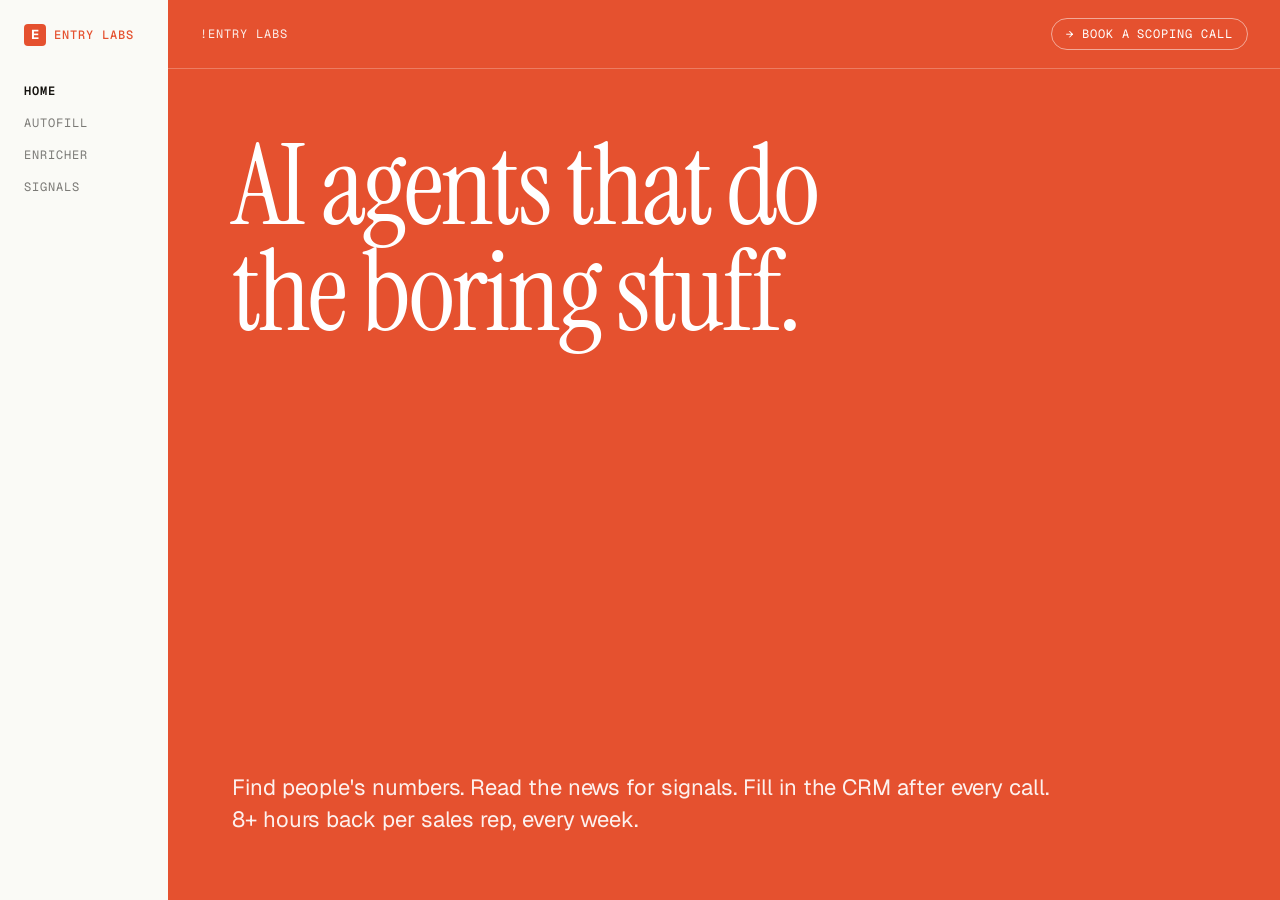
==== commit c680abeb: "Site rebuild 2026-05-17T07:48:17Z" ====
--- a/index.html
+++ b/index.html
@@ -1,6 +1,6 @@
-<!DOCTYPE html><html lang="en"> <head><meta charset="UTF-8"><meta name="viewport" content="width=device-width, initial-scale=1.0"><link rel="canonical" href="https://entry-labs.com/"><title>Entry Labs — AI deployment company</title><meta name="description" content="We deploy AI agents inside your CRM so your team gets hours back. Built for sales orgs on Attio, HubSpot, or Salesforce."><meta property="og:title" content="Entry Labs — AI deployment company"><meta property="og:description" content="We deploy AI agents inside your CRM so your team gets hours back. Built for sales orgs on Attio, HubSpot, or Salesforce."><meta property="og:url" content="https://entry-labs.com/"><meta property="og:type" content="website"><meta name="twitter:card" content="summary_large_image"><link rel="icon" type="image/svg+xml" href="/favicon.svg"><link rel="preconnect" href="https://fonts.googleapis.com"><link rel="preconnect" href="https://fonts.gstatic.com" crossorigin><link rel="stylesheet" href="/_astro/autofill.WS8HoKfP.css">
+<!DOCTYPE html><html lang="en"> <head><meta charset="UTF-8"><meta name="viewport" content="width=device-width, initial-scale=1.0"><link rel="canonical" href="https://entry-labs.com/"><title>Entry Labs — AI agents that do the boring stuff</title><meta name="description" content="We build, deploy, and operate AI agents on your Attio CRM. Find people's numbers. Read the news for signals. Fill in the CRM after every call. 8+ hours back per sales rep, every week."><meta property="og:title" content="Entry Labs — AI agents that do the boring stuff"><meta property="og:description" content="We build, deploy, and operate AI agents on your Attio CRM. Find people's numbers. Read the news for signals. Fill in the CRM after every call. 8+ hours back per sales rep, every week."><meta property="og:url" content="https://entry-labs.com/"><meta property="og:type" content="website"><meta name="twitter:card" content="summary_large_image"><link rel="icon" type="image/svg+xml" href="/favicon.svg"><link rel="preconnect" href="https://fonts.googleapis.com"><link rel="preconnect" href="https://fonts.gstatic.com" crossorigin><link rel="stylesheet" href="/_astro/book.CFUsXJna.css">
 <style>body.bare{background-image:none;min-height:100vh;margin:0}.frame[data-astro-cid-j7pv25f6]{display:grid;grid-template-columns:168px 1fr;min-height:100vh;background:#fafaf6}.sidebar[data-astro-cid-j7pv25f6]{padding:24px;display:flex;flex-direction:column;gap:32px;position:sticky;top:0;height:100vh}.brand[data-astro-cid-j7pv25f6]{display:inline-flex;align-items:center;gap:8px;color:var(--accent)}.brand-mark[data-astro-cid-j7pv25f6]{width:22px;height:22px;background:var(--accent);color:#fff;display:inline-flex;align-items:center;justify-content:center;font-weight:700;font-size:13px;border-radius:4px;letter-spacing:-.04em}.brand-word[data-astro-cid-j7pv25f6]{font-family:Geist Mono,ui-monospace,monospace;font-size:12px;letter-spacing:.08em;color:var(--accent);font-weight:500}.tablist[data-astro-cid-j7pv25f6]{display:flex;flex-direction:column;gap:6px}.tab[data-astro-cid-j7pv25f6]{font-family:Geist Mono,ui-monospace,monospace;font-size:12px;letter-spacing:.08em;color:#13110d8c;padding:4px 0;display:block;transition:color .12s ease}.tab[data-astro-cid-j7pv25f6]:hover{color:var(--ink)}.tab[data-astro-cid-j7pv25f6].active{color:var(--ink);font-weight:600}.stage[data-astro-cid-j7pv25f6]{padding:0;display:flex;align-self:stretch}.hero[data-astro-cid-j7pv25f6]{background:var(--accent);border-radius:0;flex:1;display:flex;flex-direction:column;overflow:hidden;position:relative;color:#fff;min-height:100vh}.util-bar[data-astro-cid-j7pv25f6]{display:grid;grid-template-columns:1fr auto;align-items:center;border-bottom:1px solid rgba(255,255,255,.25);padding:18px 32px;font-family:Geist Mono,ui-monospace,monospace;font-size:12px;letter-spacing:.08em;position:relative;z-index:2}.util-tag[data-astro-cid-j7pv25f6]{color:#ffffffe6}.util-cta[data-astro-cid-j7pv25f6]{color:#fff;padding:6px 14px;border:1px solid rgba(255,255,255,.5);border-radius:999px;transition:background .12s ease,color .12s ease}.util-cta[data-astro-cid-j7pv25f6]:hover{background:#fff;color:var(--accent)}.hero-body[data-astro-cid-j7pv25f6]{flex:1;padding:64px;display:flex;flex-direction:column;position:relative;overflow:hidden}.hero-section[data-astro-cid-j7pv25f6]{display:none;flex:1;flex-direction:column;justify-content:space-between;position:relative;z-index:1}.hero-section[data-astro-cid-j7pv25f6].visible{display:flex}.hero-h1[data-astro-cid-j7pv25f6]{font-family:"Instrument Serif",Fraunces,Georgia,serif;font-weight:400;font-size:112px;line-height:.95;letter-spacing:-.025em;margin:0;color:#fff;max-width:14ch}.hero-cap[data-astro-cid-j7pv25f6]{font-size:22px;line-height:1.45;color:#ffffffeb;margin:32px 0 0;max-width:56ch;align-self:flex-start}@media (max-width: 1100px){.hero-h1[data-astro-cid-j7pv25f6]{font-size:88px}}@media (max-width: 900px){.frame[data-astro-cid-j7pv25f6]{grid-template-columns:1fr}.sidebar[data-astro-cid-j7pv25f6]{position:static;height:auto;padding:20px 24px;gap:16px}.tablist[data-astro-cid-j7pv25f6]{flex-direction:row;gap:16px;flex-wrap:wrap}.hero[data-astro-cid-j7pv25f6]{min-height:calc(100vh - 80px)}.hero-body[data-astro-cid-j7pv25f6]{padding:36px 28px}.util-bar[data-astro-cid-j7pv25f6]{padding:14px 20px;font-size:11px}.hero-h1[data-astro-cid-j7pv25f6]{font-size:56px}.hero-cap[data-astro-cid-j7pv25f6]{font-size:18px;margin-top:24px}}
-</style></head> <body class="bare">  <div class="frame" data-astro-cid-j7pv25f6> <aside class="sidebar" data-astro-cid-j7pv25f6> <a href="/" class="brand" aria-label="Entry Labs home" data-astro-cid-j7pv25f6> <span class="brand-mark" data-astro-cid-j7pv25f6>E</span> <span class="brand-word" data-astro-cid-j7pv25f6>ENTRY LABS</span> </a> <nav class="tablist" aria-label="Sections" data-astro-cid-j7pv25f6> <a href="#home" class="tab" data-tab="home" data-astro-cid-j7pv25f6>HOME</a> <a href="#autofill" class="tab" data-tab="autofill" data-astro-cid-j7pv25f6>AUTOFILL</a> <a href="#enricher" class="tab" data-tab="enricher" data-astro-cid-j7pv25f6>ENRICHER</a> <a href="#signals" class="tab" data-tab="signals" data-astro-cid-j7pv25f6>SIGNALS</a> </nav> </aside> <main class="stage" data-astro-cid-j7pv25f6> <div class="hero" data-astro-cid-j7pv25f6> <div class="util-bar" data-astro-cid-j7pv25f6> <span class="util-tag" data-astro-cid-j7pv25f6>!ENTRY LABS</span> <a href="/book" class="util-cta" data-astro-cid-j7pv25f6>→ BOOK A SCOPING CALL</a> </div> <div class="hero-body" data-astro-cid-j7pv25f6> <section id="home" class="hero-section" data-astro-cid-j7pv25f6> <h1 class="hero-h1" data-astro-cid-j7pv25f6>AI deployment<br data-astro-cid-j7pv25f6>company.</h1> <p class="hero-cap" data-astro-cid-j7pv25f6>We deploy AI agents inside your CRM, so your team gets hours back, starting with sales.</p> </section> <section id="autofill" class="hero-section" data-astro-cid-j7pv25f6> <h1 class="hero-h1" data-astro-cid-j7pv25f6>Autofill.</h1> <p class="hero-cap" data-astro-cid-j7pv25f6>Your CRM record completes itself after every sales call.</p> </section> <section id="enricher" class="hero-section" data-astro-cid-j7pv25f6> <h1 class="hero-h1" data-astro-cid-j7pv25f6>Enricher.</h1> <p class="hero-cap" data-astro-cid-j7pv25f6>Type /find Sarah at Acme in any Slack channel. Phone, email, role back before the next message.</p> </section> <section id="signals" class="hero-section" data-astro-cid-j7pv25f6> <h1 class="hero-h1" data-astro-cid-j7pv25f6>Signals.</h1> <p class="hero-cap" data-astro-cid-j7pv25f6>The moment to reach out, surfaced in your 9am Slack digest.</p> </section> </div> </div> </main> </div> <script>
+</style></head> <body class="bare">  <div class="frame" data-astro-cid-j7pv25f6> <aside class="sidebar" data-astro-cid-j7pv25f6> <a href="/" class="brand" aria-label="Entry Labs home" data-astro-cid-j7pv25f6> <span class="brand-mark" data-astro-cid-j7pv25f6>E</span> <span class="brand-word" data-astro-cid-j7pv25f6>ENTRY LABS</span> </a> <nav class="tablist" aria-label="Sections" data-astro-cid-j7pv25f6> <a href="#home" class="tab" data-tab="home" data-astro-cid-j7pv25f6>HOME</a> <a href="#autofill" class="tab" data-tab="autofill" data-astro-cid-j7pv25f6>AUTOFILL</a> <a href="#enricher" class="tab" data-tab="enricher" data-astro-cid-j7pv25f6>ENRICHER</a> <a href="#signals" class="tab" data-tab="signals" data-astro-cid-j7pv25f6>SIGNALS</a> </nav> </aside> <main class="stage" data-astro-cid-j7pv25f6> <div class="hero" data-astro-cid-j7pv25f6> <div class="util-bar" data-astro-cid-j7pv25f6> <span class="util-tag" data-astro-cid-j7pv25f6>!ENTRY LABS</span> <a href="/book" class="util-cta" data-astro-cid-j7pv25f6>→ BOOK A SCOPING CALL</a> </div> <div class="hero-body" data-astro-cid-j7pv25f6> <section id="home" class="hero-section" data-astro-cid-j7pv25f6> <h1 class="hero-h1" data-astro-cid-j7pv25f6>AI agents that do<br data-astro-cid-j7pv25f6>the boring stuff.</h1> <p class="hero-cap" data-astro-cid-j7pv25f6>Find people's numbers. Read the news for signals. Fill in the CRM after every call. 8+ hours back per sales rep, every week.</p> </section> <section id="autofill" class="hero-section" data-astro-cid-j7pv25f6> <h1 class="hero-h1" data-astro-cid-j7pv25f6>Autofill.</h1> <p class="hero-cap" data-astro-cid-j7pv25f6>Fills in the CRM after every sales call. Reads Granola, Fathom, Gong, Otter, Fireflies. Writes your fields, cited to the call.</p> </section> <section id="enricher" class="hero-section" data-astro-cid-j7pv25f6> <h1 class="hero-h1" data-astro-cid-j7pv25f6>Enricher.</h1> <p class="hero-cap" data-astro-cid-j7pv25f6>Finds people's numbers, phones, emails, roles, right inside Slack. Checks your CRM first, then waterfalls the rest.</p> </section> <section id="signals" class="hero-section" data-astro-cid-j7pv25f6> <h1 class="hero-h1" data-astro-cid-j7pv25f6>Signals.</h1> <p class="hero-cap" data-astro-cid-j7pv25f6>Reads the news for signals about your accounts. Funding, hiring, exec moves, product launches. Ranked daily, in Slack.</p> </section> </div> </div> </main> </div> <script>
     (function () {
       const tabs = document.querySelectorAll('.tab');
       const sections = document.querySelectorAll('.hero-section');
--- a/_astro/book.CFUsXJna.css
+++ b/_astro/book.CFUsXJna.css
@@ -0,0 +1 @@
+@import"https://fonts.googleapis.com/css2?family=Geist:wght@300;400;500;600;700&family=Geist+Mono:wght@300;400;500&family=Instrument+Serif:ital@0;1&display=swap";*,:before,:after{--tw-border-spacing-x: 0;--tw-border-spacing-y: 0;--tw-translate-x: 0;--tw-translate-y: 0;--tw-rotate: 0;--tw-skew-x: 0;--tw-skew-y: 0;--tw-scale-x: 1;--tw-scale-y: 1;--tw-pan-x: ;--tw-pan-y: ;--tw-pinch-zoom: ;--tw-scroll-snap-strictness: proximity;--tw-gradient-from-position: ;--tw-gradient-via-position: ;--tw-gradient-to-position: ;--tw-ordinal: ;--tw-slashed-zero: ;--tw-numeric-figure: ;--tw-numeric-spacing: ;--tw-numeric-fraction: ;--tw-ring-inset: ;--tw-ring-offset-width: 0px;--tw-ring-offset-color: #fff;--tw-ring-color: rgb(59 130 246 / .5);--tw-ring-offset-shadow: 0 0 #0000;--tw-ring-shadow: 0 0 #0000;--tw-shadow: 0 0 #0000;--tw-shadow-colored: 0 0 #0000;--tw-blur: ;--tw-brightness: ;--tw-contrast: ;--tw-grayscale: ;--tw-hue-rotate: ;--tw-invert: ;--tw-saturate: ;--tw-sepia: ;--tw-drop-shadow: ;--tw-backdrop-blur: ;--tw-backdrop-brightness: ;--tw-backdrop-contrast: ;--tw-backdrop-grayscale: ;--tw-backdrop-hue-rotate: ;--tw-backdrop-invert: ;--tw-backdrop-opacity: ;--tw-backdrop-saturate: ;--tw-backdrop-sepia: ;--tw-contain-size: ;--tw-contain-layout: ;--tw-contain-paint: ;--tw-contain-style: }::backdrop{--tw-border-spacing-x: 0;--tw-border-spacing-y: 0;--tw-translate-x: 0;--tw-translate-y: 0;--tw-rotate: 0;--tw-skew-x: 0;--tw-skew-y: 0;--tw-scale-x: 1;--tw-scale-y: 1;--tw-pan-x: ;--tw-pan-y: ;--tw-pinch-zoom: ;--tw-scroll-snap-strictness: proximity;--tw-gradient-from-position: ;--tw-gradient-via-position: ;--tw-gradient-to-position: ;--tw-ordinal: ;--tw-slashed-zero: ;--tw-numeric-figure: ;--tw-numeric-spacing: ;--tw-numeric-fraction: ;--tw-ring-inset: ;--tw-ring-offset-width: 0px;--tw-ring-offset-color: #fff;--tw-ring-color: rgb(59 130 246 / .5);--tw-ring-offset-shadow: 0 0 #0000;--tw-ring-shadow: 0 0 #0000;--tw-shadow: 0 0 #0000;--tw-shadow-colored: 0 0 #0000;--tw-blur: ;--tw-brightness: ;--tw-contrast: ;--tw-grayscale: ;--tw-hue-rotate: ;--tw-invert: ;--tw-saturate: ;--tw-sepia: ;--tw-drop-shadow: ;--tw-backdrop-blur: ;--tw-backdrop-brightness: ;--tw-backdrop-contrast: ;--tw-backdrop-grayscale: ;--tw-backdrop-hue-rotate: ;--tw-backdrop-invert: ;--tw-backdrop-opacity: ;--tw-backdrop-saturate: ;--tw-backdrop-sepia: ;--tw-contain-size: ;--tw-contain-layout: ;--tw-contain-paint: ;--tw-contain-style: }*,:before,:after{box-sizing:border-box;border-width:0;border-style:solid;border-color:#e5e7eb}:before,:after{--tw-content: ""}html,:host{line-height:1.5;-webkit-text-size-adjust:100%;-moz-tab-size:4;-o-tab-size:4;tab-size:4;font-family:Geist,Inter Tight,system-ui,sans-serif;font-feature-settings:normal;font-variation-settings:normal;-webkit-tap-highlight-color:transparent}body{margin:0;line-height:inherit}hr{height:0;color:inherit;border-top-width:1px}abbr:where([title]){-webkit-text-decoration:underline dotted;text-decoration:underline dotted}h1,h2,h3,h4,h5,h6{font-size:inherit;font-weight:inherit}a{color:inherit;text-decoration:inherit}b,strong{font-weight:bolder}code,kbd,samp,pre{font-family:Geist Mono,JetBrains Mono,ui-monospace,monospace;font-feature-settings:normal;font-variation-settings:normal;font-size:1em}small{font-size:80%}sub,sup{font-size:75%;line-height:0;position:relative;vertical-align:baseline}sub{bottom:-.25em}sup{top:-.5em}table{text-indent:0;border-color:inherit;border-collapse:collapse}button,input,optgroup,select,textarea{font-family:inherit;font-feature-settings:inherit;font-variation-settings:inherit;font-size:100%;font-weight:inherit;line-height:inherit;letter-spacing:inherit;color:inherit;margin:0;padding:0}button,select{text-transform:none}button,input:where([type=button]),input:where([type=reset]),input:where([type=submit]){-webkit-appearance:button;background-color:transparent;background-image:none}:-moz-focusring{outline:auto}:-moz-ui-invalid{box-shadow:none}progress{vertical-align:baseline}::-webkit-inner-spin-button,::-webkit-outer-spin-button{height:auto}[type=search]{-webkit-appearance:textfield;outline-offset:-2px}::-webkit-search-decoration{-webkit-appearance:none}::-webkit-file-upload-button{-webkit-appearance:button;font:inherit}summary{display:list-item}blockquote,dl,dd,h1,h2,h3,h4,h5,h6,hr,figure,p,pre{margin:0}fieldset{margin:0;padding:0}legend{padding:0}ol,ul,menu{list-style:none;margin:0;padding:0}dialog{padding:0}textarea{resize:vertical}input::-moz-placeholder,textarea::-moz-placeholder{opacity:1;color:#9ca3af}input::placeholder,textarea::placeholder{opacity:1;color:#9ca3af}button,[role=button]{cursor:pointer}:disabled{cursor:default}img,svg,video,canvas,audio,iframe,embed,object{display:block;vertical-align:middle}img,video{max-width:100%;height:auto}[hidden]:where(:not([hidden=until-found])){display:none}html{background:var(--bg);color:var(--ink);-webkit-font-smoothing:antialiased;-moz-osx-font-smoothing:grayscale}body{font-family:Geist,Inter Tight,-apple-system,Helvetica Neue,Arial,sans-serif;font-size:15px;line-height:1.5;letter-spacing:-.005em;background-color:var(--bg);background-image:linear-gradient(var(--line),var(--line)),linear-gradient(var(--line),var(--line));background-position:calc(50% - 660px) 0,calc(50% + 660px) 0;background-size:1px 100%,1px 100%;background-repeat:no-repeat}@media (max-width: 1100px){body{background-image:none}}h1,h2,h3,h4,h5,h6{font-family:Geist,Inter Tight,-apple-system,Helvetica Neue,Arial,sans-serif;font-weight:600;letter-spacing:-.02em;line-height:1.15;margin:0}code,pre,.mono{font-family:Geist Mono,JetBrains Mono,ui-monospace,monospace}a{color:inherit;text-decoration:none}::-moz-selection{background:var(--accent);color:var(--accent-ink)}::selection{background:var(--accent);color:var(--accent-ink)}.container-bb{max-width:1320px;margin-left:auto;margin-right:auto;padding-left:32px;padding-right:32px}.container-prose{max-width:1100px;margin-left:auto;margin-right:auto;padding-left:32px;padding-right:32px}.hair{border-top:1px solid var(--line)}.btn-primary{display:inline-flex;align-items:center;gap:8px;padding:11px 18px;font-size:14px;font-weight:500;line-height:1;border-radius:6px;letter-spacing:-.005em;background:var(--accent);color:var(--accent-ink);border:1px solid var(--accent);cursor:pointer;transition:filter .12s ease,transform .12s ease}.btn-primary:hover{filter:brightness(.95)}.chip{display:inline-block;font-family:Geist Mono,ui-monospace,monospace;font-size:11px;letter-spacing:.06em;padding:4px 9px;background:var(--panel);color:var(--ink-70);border:1px solid var(--line);border-radius:4px;text-transform:uppercase;white-space:nowrap}.accent-text{color:var(--accent)}.visible{visibility:visible}.static{position:static}.absolute{position:absolute}.relative{position:relative}.sticky{position:sticky}.block{display:block}.flex{display:flex}.grid{display:grid}.hidden{display:none}.flex-wrap{flex-wrap:wrap}.border{border-width:1px}.underline{text-decoration-line:underline}.transition{transition-property:color,background-color,border-color,text-decoration-color,fill,stroke,opacity,box-shadow,transform,filter,backdrop-filter;transition-timing-function:cubic-bezier(.4,0,.2,1);transition-duration:.15s}:root{--bg: #FFFFFF;--panel: #F6F6F6;--panel-deep: #EFEFEF;--card: #FFFFFF;--ink: #13110D;--ink-70: rgba(19, 17, 13, .7);--ink-55: rgba(19, 17, 13, .55);--ink-40: rgba(19, 17, 13, .4);--line: rgba(19, 17, 13, .13);--hair: rgba(19, 17, 13, .07);--accent: #E5512F;--accent-ink: #FFFFFF;--accent-soft: #FFE2D6;--footer-bg: #E5512F;--footer-ink: #FFFFFF;--noise: url("data:image/svg+xml;utf8,<svg xmlns='http://www.w3.org/2000/svg' width='160' height='160'><filter id='n'><feTurbulence baseFrequency='0.9' numOctaves='2' stitchTiles='stitch'/><feColorMatrix values='0 0 0 0 0  0 0 0 0 0  0 0 0 0 0  0 0 0 0.06 0'/></filter><rect width='100%25' height='100%25' filter='url(%23n)'/></svg>")}.h-display{font-size:44px;font-weight:600;letter-spacing:-.025em;line-height:1.2}.h-section{font-size:38px;font-weight:600;letter-spacing:-.02em;line-height:1.1}.h-sub{font-size:32px;font-weight:600;letter-spacing:-.02em;line-height:1.15}.h-card{font-size:28px;font-weight:600;letter-spacing:-.02em;line-height:1.12}.body-lg{font-size:17px;line-height:1.45}.body{font-size:15px;line-height:1.55}.body-sm{font-size:13px;line-height:1.55}@media (max-width: 900px){.h-display{font-size:36px}.h-section{font-size:30px}.h-sub{font-size:26px}.h-card{font-size:22px}}@media (max-width: 720px){.container-bb,.container-prose{padding-left:20px;padding-right:20px}.h-display{font-size:30px}.h-section{font-size:26px}}@keyframes el-blink{50%{opacity:0}}.blink{animation:el-blink 1s steps(2) infinite}@media (prefers-reduced-motion: reduce){*,*:before,*:after{animation-duration:.01ms!important;animation-iteration-count:1!important;transition-duration:.01ms!important}}:root{--ok: #2F5D3A;--ok-soft: #D9E8DD}.serif-accent{font-family:"Instrument Serif",Fraunces,Georgia,serif;font-style:italic;font-weight:400;letter-spacing:-.005em}.tempo-breathe{padding-top:88px;padding-bottom:24px}.tempo-compress{padding-top:32px;padding-bottom:8px}@media (max-width: 900px){.tempo-breathe{padding-top:56px;padding-bottom:16px}.tempo-compress{padding-top:24px;padding-bottom:8px}}
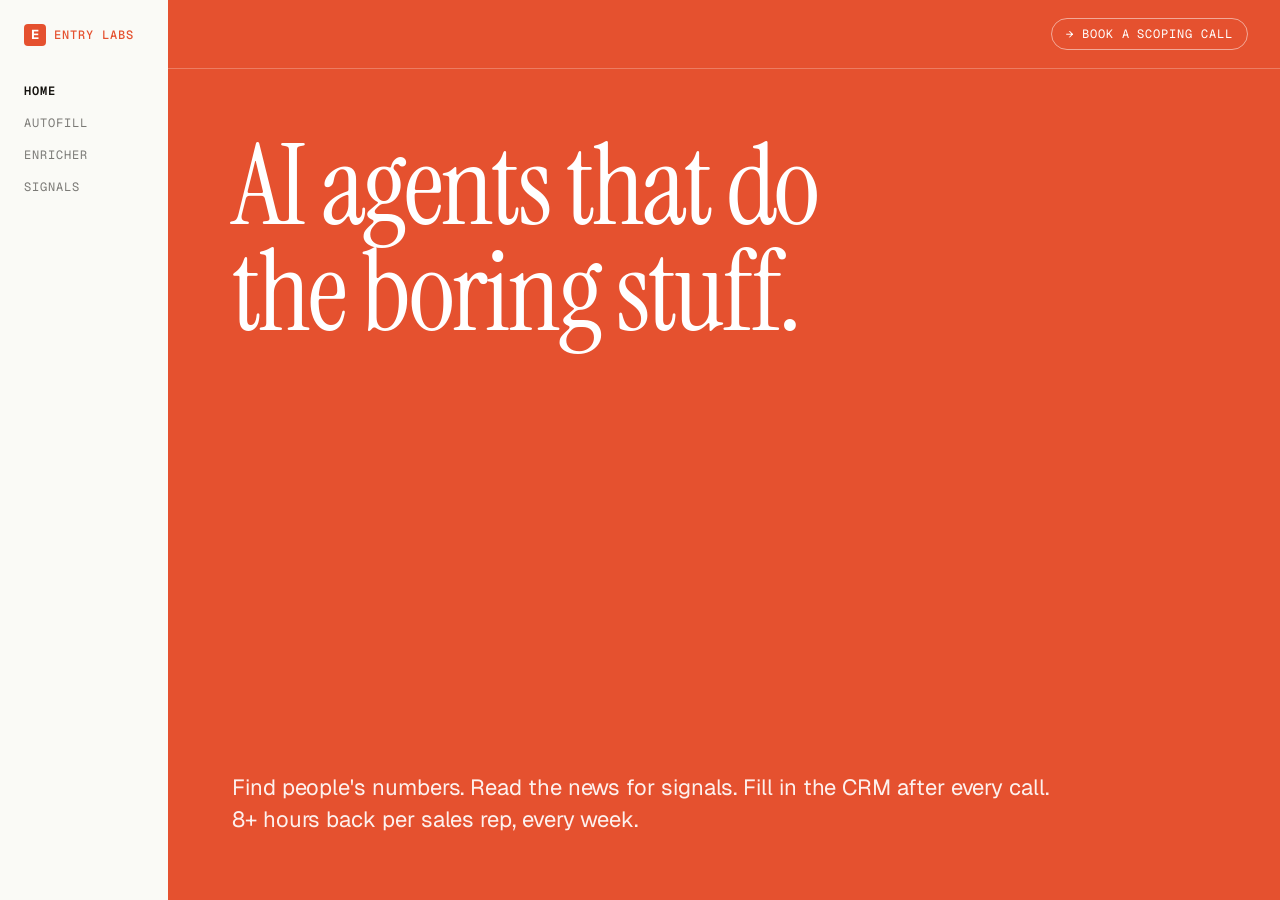
==== commit 25270636: "Site rebuild 2026-05-17T15:04:15Z" ====
--- a/index.html
+++ b/index.html
@@ -1,6 +1,6 @@
 <!DOCTYPE html><html lang="en"> <head><meta charset="UTF-8"><meta name="viewport" content="width=device-width, initial-scale=1.0"><link rel="canonical" href="https://entry-labs.com/"><title>Entry Labs — AI agents that do the boring stuff</title><meta name="description" content="We build, deploy, and operate AI agents on your Attio CRM. Find people's numbers. Read the news for signals. Fill in the CRM after every call. 8+ hours back per sales rep, every week."><meta property="og:title" content="Entry Labs — AI agents that do the boring stuff"><meta property="og:description" content="We build, deploy, and operate AI agents on your Attio CRM. Find people's numbers. Read the news for signals. Fill in the CRM after every call. 8+ hours back per sales rep, every week."><meta property="og:url" content="https://entry-labs.com/"><meta property="og:type" content="website"><meta name="twitter:card" content="summary_large_image"><link rel="icon" type="image/svg+xml" href="/favicon.svg"><link rel="preconnect" href="https://fonts.googleapis.com"><link rel="preconnect" href="https://fonts.gstatic.com" crossorigin><link rel="stylesheet" href="/_astro/book.CFUsXJna.css">
-<style>body.bare{background-image:none;min-height:100vh;margin:0}.frame[data-astro-cid-j7pv25f6]{display:grid;grid-template-columns:168px 1fr;min-height:100vh;background:#fafaf6}.sidebar[data-astro-cid-j7pv25f6]{padding:24px;display:flex;flex-direction:column;gap:32px;position:sticky;top:0;height:100vh}.brand[data-astro-cid-j7pv25f6]{display:inline-flex;align-items:center;gap:8px;color:var(--accent)}.brand-mark[data-astro-cid-j7pv25f6]{width:22px;height:22px;background:var(--accent);color:#fff;display:inline-flex;align-items:center;justify-content:center;font-weight:700;font-size:13px;border-radius:4px;letter-spacing:-.04em}.brand-word[data-astro-cid-j7pv25f6]{font-family:Geist Mono,ui-monospace,monospace;font-size:12px;letter-spacing:.08em;color:var(--accent);font-weight:500}.tablist[data-astro-cid-j7pv25f6]{display:flex;flex-direction:column;gap:6px}.tab[data-astro-cid-j7pv25f6]{font-family:Geist Mono,ui-monospace,monospace;font-size:12px;letter-spacing:.08em;color:#13110d8c;padding:4px 0;display:block;transition:color .12s ease}.tab[data-astro-cid-j7pv25f6]:hover{color:var(--ink)}.tab[data-astro-cid-j7pv25f6].active{color:var(--ink);font-weight:600}.stage[data-astro-cid-j7pv25f6]{padding:0;display:flex;align-self:stretch}.hero[data-astro-cid-j7pv25f6]{background:var(--accent);border-radius:0;flex:1;display:flex;flex-direction:column;overflow:hidden;position:relative;color:#fff;min-height:100vh}.util-bar[data-astro-cid-j7pv25f6]{display:grid;grid-template-columns:1fr auto;align-items:center;border-bottom:1px solid rgba(255,255,255,.25);padding:18px 32px;font-family:Geist Mono,ui-monospace,monospace;font-size:12px;letter-spacing:.08em;position:relative;z-index:2}.util-tag[data-astro-cid-j7pv25f6]{color:#ffffffe6}.util-cta[data-astro-cid-j7pv25f6]{color:#fff;padding:6px 14px;border:1px solid rgba(255,255,255,.5);border-radius:999px;transition:background .12s ease,color .12s ease}.util-cta[data-astro-cid-j7pv25f6]:hover{background:#fff;color:var(--accent)}.hero-body[data-astro-cid-j7pv25f6]{flex:1;padding:64px;display:flex;flex-direction:column;position:relative;overflow:hidden}.hero-section[data-astro-cid-j7pv25f6]{display:none;flex:1;flex-direction:column;justify-content:space-between;position:relative;z-index:1}.hero-section[data-astro-cid-j7pv25f6].visible{display:flex}.hero-h1[data-astro-cid-j7pv25f6]{font-family:"Instrument Serif",Fraunces,Georgia,serif;font-weight:400;font-size:112px;line-height:.95;letter-spacing:-.025em;margin:0;color:#fff;max-width:14ch}.hero-cap[data-astro-cid-j7pv25f6]{font-size:22px;line-height:1.45;color:#ffffffeb;margin:32px 0 0;max-width:56ch;align-self:flex-start}@media (max-width: 1100px){.hero-h1[data-astro-cid-j7pv25f6]{font-size:88px}}@media (max-width: 900px){.frame[data-astro-cid-j7pv25f6]{grid-template-columns:1fr}.sidebar[data-astro-cid-j7pv25f6]{position:static;height:auto;padding:20px 24px;gap:16px}.tablist[data-astro-cid-j7pv25f6]{flex-direction:row;gap:16px;flex-wrap:wrap}.hero[data-astro-cid-j7pv25f6]{min-height:calc(100vh - 80px)}.hero-body[data-astro-cid-j7pv25f6]{padding:36px 28px}.util-bar[data-astro-cid-j7pv25f6]{padding:14px 20px;font-size:11px}.hero-h1[data-astro-cid-j7pv25f6]{font-size:56px}.hero-cap[data-astro-cid-j7pv25f6]{font-size:18px;margin-top:24px}}
-</style></head> <body class="bare">  <div class="frame" data-astro-cid-j7pv25f6> <aside class="sidebar" data-astro-cid-j7pv25f6> <a href="/" class="brand" aria-label="Entry Labs home" data-astro-cid-j7pv25f6> <span class="brand-mark" data-astro-cid-j7pv25f6>E</span> <span class="brand-word" data-astro-cid-j7pv25f6>ENTRY LABS</span> </a> <nav class="tablist" aria-label="Sections" data-astro-cid-j7pv25f6> <a href="#home" class="tab" data-tab="home" data-astro-cid-j7pv25f6>HOME</a> <a href="#autofill" class="tab" data-tab="autofill" data-astro-cid-j7pv25f6>AUTOFILL</a> <a href="#enricher" class="tab" data-tab="enricher" data-astro-cid-j7pv25f6>ENRICHER</a> <a href="#signals" class="tab" data-tab="signals" data-astro-cid-j7pv25f6>SIGNALS</a> </nav> </aside> <main class="stage" data-astro-cid-j7pv25f6> <div class="hero" data-astro-cid-j7pv25f6> <div class="util-bar" data-astro-cid-j7pv25f6> <span class="util-tag" data-astro-cid-j7pv25f6>!ENTRY LABS</span> <a href="/book" class="util-cta" data-astro-cid-j7pv25f6>→ BOOK A SCOPING CALL</a> </div> <div class="hero-body" data-astro-cid-j7pv25f6> <section id="home" class="hero-section" data-astro-cid-j7pv25f6> <h1 class="hero-h1" data-astro-cid-j7pv25f6>AI agents that do<br data-astro-cid-j7pv25f6>the boring stuff.</h1> <p class="hero-cap" data-astro-cid-j7pv25f6>Find people's numbers. Read the news for signals. Fill in the CRM after every call. 8+ hours back per sales rep, every week.</p> </section> <section id="autofill" class="hero-section" data-astro-cid-j7pv25f6> <h1 class="hero-h1" data-astro-cid-j7pv25f6>Autofill.</h1> <p class="hero-cap" data-astro-cid-j7pv25f6>Fills in the CRM after every sales call. Reads Granola, Fathom, Gong, Otter, Fireflies. Writes your fields, cited to the call.</p> </section> <section id="enricher" class="hero-section" data-astro-cid-j7pv25f6> <h1 class="hero-h1" data-astro-cid-j7pv25f6>Enricher.</h1> <p class="hero-cap" data-astro-cid-j7pv25f6>Finds people's numbers, phones, emails, roles, right inside Slack. Checks your CRM first, then waterfalls the rest.</p> </section> <section id="signals" class="hero-section" data-astro-cid-j7pv25f6> <h1 class="hero-h1" data-astro-cid-j7pv25f6>Signals.</h1> <p class="hero-cap" data-astro-cid-j7pv25f6>Reads the news for signals about your accounts. Funding, hiring, exec moves, product launches. Ranked daily, in Slack.</p> </section> </div> </div> </main> </div> <script>
+<style>body.bare{background-image:none;min-height:100vh;margin:0}.frame[data-astro-cid-j7pv25f6]{display:grid;grid-template-columns:168px 1fr;min-height:100vh;background:#fafaf6}.sidebar[data-astro-cid-j7pv25f6]{padding:24px;display:flex;flex-direction:column;gap:32px;position:sticky;top:0;height:100vh}.brand[data-astro-cid-j7pv25f6]{display:inline-flex;align-items:center;gap:8px;color:var(--accent)}.brand-mark[data-astro-cid-j7pv25f6]{width:22px;height:22px;background:var(--accent);color:#fff;display:inline-flex;align-items:center;justify-content:center;font-weight:700;font-size:13px;border-radius:4px;letter-spacing:-.04em}.brand-word[data-astro-cid-j7pv25f6]{font-family:Geist Mono,ui-monospace,monospace;font-size:12px;letter-spacing:.08em;color:var(--accent);font-weight:500}.tablist[data-astro-cid-j7pv25f6]{display:flex;flex-direction:column;gap:6px}.tab[data-astro-cid-j7pv25f6]{font-family:Geist Mono,ui-monospace,monospace;font-size:12px;letter-spacing:.08em;color:#13110d8c;padding:4px 0;display:block;transition:color .12s ease}.tab[data-astro-cid-j7pv25f6]:hover{color:var(--ink)}.tab[data-astro-cid-j7pv25f6].active{color:var(--ink);font-weight:600}.stage[data-astro-cid-j7pv25f6]{padding:0;display:flex;align-self:stretch}.hero[data-astro-cid-j7pv25f6]{background:var(--accent);border-radius:0;flex:1;display:flex;flex-direction:column;overflow:hidden;position:relative;color:#fff;min-height:100vh}.util-bar[data-astro-cid-j7pv25f6]{display:flex;justify-content:flex-end;align-items:center;border-bottom:1px solid rgba(255,255,255,.25);padding:18px 32px;font-family:Geist Mono,ui-monospace,monospace;font-size:12px;letter-spacing:.08em;position:relative;z-index:2}.util-cta[data-astro-cid-j7pv25f6]{color:#fff;padding:6px 14px;border:1px solid rgba(255,255,255,.5);border-radius:999px;transition:background .12s ease,color .12s ease}.util-cta[data-astro-cid-j7pv25f6]:hover{background:#fff;color:var(--accent)}.hero-body[data-astro-cid-j7pv25f6]{flex:1;padding:64px;display:flex;flex-direction:column;position:relative;overflow:hidden}.hero-section[data-astro-cid-j7pv25f6]{display:none;flex:1;flex-direction:column;justify-content:space-between;position:relative;z-index:1}.hero-section[data-astro-cid-j7pv25f6].visible{display:flex}.hero-h1[data-astro-cid-j7pv25f6]{font-family:"Instrument Serif",Fraunces,Georgia,serif;font-weight:400;font-size:112px;line-height:.95;letter-spacing:-.025em;margin:0;color:#fff;max-width:14ch}.hero-cap[data-astro-cid-j7pv25f6]{font-size:22px;line-height:1.45;color:#ffffffeb;margin:32px 0 0;max-width:56ch;align-self:flex-start}@media (max-width: 1100px){.hero-h1[data-astro-cid-j7pv25f6]{font-size:88px}}@media (max-width: 900px){.frame[data-astro-cid-j7pv25f6]{grid-template-columns:1fr}.sidebar[data-astro-cid-j7pv25f6]{position:static;height:auto;padding:20px 24px;gap:16px}.tablist[data-astro-cid-j7pv25f6]{flex-direction:row;gap:16px;flex-wrap:wrap}.hero[data-astro-cid-j7pv25f6]{min-height:calc(100vh - 80px)}.hero-body[data-astro-cid-j7pv25f6]{padding:36px 28px}.util-bar[data-astro-cid-j7pv25f6]{padding:14px 20px;font-size:11px}.hero-h1[data-astro-cid-j7pv25f6]{font-size:56px}.hero-cap[data-astro-cid-j7pv25f6]{font-size:18px;margin-top:24px}}
+</style></head> <body class="bare">  <div class="frame" data-astro-cid-j7pv25f6> <aside class="sidebar" data-astro-cid-j7pv25f6> <a href="/" class="brand" aria-label="Entry Labs home" data-astro-cid-j7pv25f6> <span class="brand-mark" data-astro-cid-j7pv25f6>E</span> <span class="brand-word" data-astro-cid-j7pv25f6>ENTRY LABS</span> </a> <nav class="tablist" aria-label="Sections" data-astro-cid-j7pv25f6> <a href="#home" class="tab" data-tab="home" data-astro-cid-j7pv25f6>HOME</a> <a href="#autofill" class="tab" data-tab="autofill" data-astro-cid-j7pv25f6>AUTOFILL</a> <a href="#enricher" class="tab" data-tab="enricher" data-astro-cid-j7pv25f6>ENRICHER</a> <a href="#signals" class="tab" data-tab="signals" data-astro-cid-j7pv25f6>SIGNALS</a> </nav> </aside> <main class="stage" data-astro-cid-j7pv25f6> <div class="hero" data-astro-cid-j7pv25f6> <div class="util-bar" data-astro-cid-j7pv25f6> <a href="/book" class="util-cta" data-astro-cid-j7pv25f6>→ BOOK A SCOPING CALL</a> </div> <div class="hero-body" data-astro-cid-j7pv25f6> <section id="home" class="hero-section" data-astro-cid-j7pv25f6> <h1 class="hero-h1" data-astro-cid-j7pv25f6>AI agents that do<br data-astro-cid-j7pv25f6>the boring stuff.</h1> <p class="hero-cap" data-astro-cid-j7pv25f6>Find people's numbers. Read the news for signals. Fill in the CRM after every call. 8+ hours back per sales rep, every week.</p> </section> <section id="autofill" class="hero-section" data-astro-cid-j7pv25f6> <h1 class="hero-h1" data-astro-cid-j7pv25f6>Autofill.</h1> <p class="hero-cap" data-astro-cid-j7pv25f6>Fills in the CRM after every sales call. Reads Granola, Fathom, Gong, Otter, Fireflies. Writes your fields, cited to the call.</p> </section> <section id="enricher" class="hero-section" data-astro-cid-j7pv25f6> <h1 class="hero-h1" data-astro-cid-j7pv25f6>Enricher.</h1> <p class="hero-cap" data-astro-cid-j7pv25f6>Finds people's numbers, phones, emails, roles, right inside Slack. Checks your CRM first, then waterfalls the rest.</p> </section> <section id="signals" class="hero-section" data-astro-cid-j7pv25f6> <h1 class="hero-h1" data-astro-cid-j7pv25f6>Signals.</h1> <p class="hero-cap" data-astro-cid-j7pv25f6>Reads the news for signals about your accounts. Funding, hiring, exec moves, product launches. Ranked daily, in Slack.</p> </section> </div> </div> </main> </div> <script>
     (function () {
       const tabs = document.querySelectorAll('.tab');
       const sections = document.querySelectorAll('.hero-section');
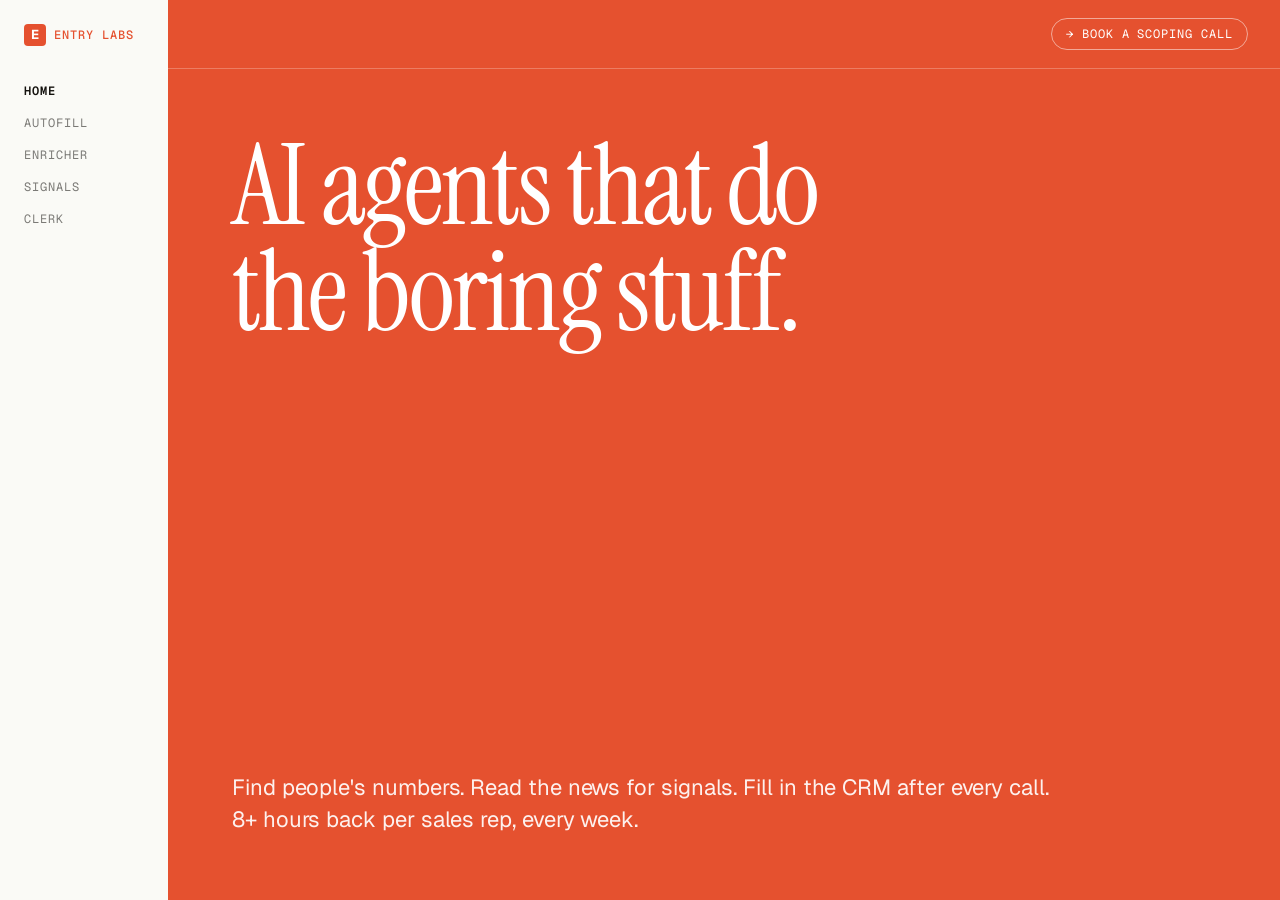
==== commit 345df183: "Site rebuild 2026-05-19T12:25:00Z" ====
--- a/index.html
+++ b/index.html
@@ -1,6 +1,6 @@
 <!DOCTYPE html><html lang="en"> <head><meta charset="UTF-8"><meta name="viewport" content="width=device-width, initial-scale=1.0"><link rel="canonical" href="https://entry-labs.com/"><title>Entry Labs — AI agents that do the boring stuff</title><meta name="description" content="We build, deploy, and operate AI agents on your Attio CRM. Find people's numbers. Read the news for signals. Fill in the CRM after every call. 8+ hours back per sales rep, every week."><meta property="og:title" content="Entry Labs — AI agents that do the boring stuff"><meta property="og:description" content="We build, deploy, and operate AI agents on your Attio CRM. Find people's numbers. Read the news for signals. Fill in the CRM after every call. 8+ hours back per sales rep, every week."><meta property="og:url" content="https://entry-labs.com/"><meta property="og:type" content="website"><meta name="twitter:card" content="summary_large_image"><link rel="icon" type="image/svg+xml" href="/favicon.svg"><link rel="preconnect" href="https://fonts.googleapis.com"><link rel="preconnect" href="https://fonts.gstatic.com" crossorigin><link rel="stylesheet" href="/_astro/book.CFUsXJna.css">
-<style>body.bare{background-image:none;min-height:100vh;margin:0}.frame[data-astro-cid-j7pv25f6]{display:grid;grid-template-columns:168px 1fr;min-height:100vh;background:#fafaf6}.sidebar[data-astro-cid-j7pv25f6]{padding:24px;display:flex;flex-direction:column;gap:32px;position:sticky;top:0;height:100vh}.brand[data-astro-cid-j7pv25f6]{display:inline-flex;align-items:center;gap:8px;color:var(--accent)}.brand-mark[data-astro-cid-j7pv25f6]{width:22px;height:22px;background:var(--accent);color:#fff;display:inline-flex;align-items:center;justify-content:center;font-weight:700;font-size:13px;border-radius:4px;letter-spacing:-.04em}.brand-word[data-astro-cid-j7pv25f6]{font-family:Geist Mono,ui-monospace,monospace;font-size:12px;letter-spacing:.08em;color:var(--accent);font-weight:500}.tablist[data-astro-cid-j7pv25f6]{display:flex;flex-direction:column;gap:6px}.tab[data-astro-cid-j7pv25f6]{font-family:Geist Mono,ui-monospace,monospace;font-size:12px;letter-spacing:.08em;color:#13110d8c;padding:4px 0;display:block;transition:color .12s ease}.tab[data-astro-cid-j7pv25f6]:hover{color:var(--ink)}.tab[data-astro-cid-j7pv25f6].active{color:var(--ink);font-weight:600}.stage[data-astro-cid-j7pv25f6]{padding:0;display:flex;align-self:stretch}.hero[data-astro-cid-j7pv25f6]{background:var(--accent);border-radius:0;flex:1;display:flex;flex-direction:column;overflow:hidden;position:relative;color:#fff;min-height:100vh}.util-bar[data-astro-cid-j7pv25f6]{display:flex;justify-content:flex-end;align-items:center;border-bottom:1px solid rgba(255,255,255,.25);padding:18px 32px;font-family:Geist Mono,ui-monospace,monospace;font-size:12px;letter-spacing:.08em;position:relative;z-index:2}.util-cta[data-astro-cid-j7pv25f6]{color:#fff;padding:6px 14px;border:1px solid rgba(255,255,255,.5);border-radius:999px;transition:background .12s ease,color .12s ease}.util-cta[data-astro-cid-j7pv25f6]:hover{background:#fff;color:var(--accent)}.hero-body[data-astro-cid-j7pv25f6]{flex:1;padding:64px;display:flex;flex-direction:column;position:relative;overflow:hidden}.hero-section[data-astro-cid-j7pv25f6]{display:none;flex:1;flex-direction:column;justify-content:space-between;position:relative;z-index:1}.hero-section[data-astro-cid-j7pv25f6].visible{display:flex}.hero-h1[data-astro-cid-j7pv25f6]{font-family:"Instrument Serif",Fraunces,Georgia,serif;font-weight:400;font-size:112px;line-height:.95;letter-spacing:-.025em;margin:0;color:#fff;max-width:14ch}.hero-cap[data-astro-cid-j7pv25f6]{font-size:22px;line-height:1.45;color:#ffffffeb;margin:32px 0 0;max-width:56ch;align-self:flex-start}@media (max-width: 1100px){.hero-h1[data-astro-cid-j7pv25f6]{font-size:88px}}@media (max-width: 900px){.frame[data-astro-cid-j7pv25f6]{grid-template-columns:1fr}.sidebar[data-astro-cid-j7pv25f6]{position:static;height:auto;padding:20px 24px;gap:16px}.tablist[data-astro-cid-j7pv25f6]{flex-direction:row;gap:16px;flex-wrap:wrap}.hero[data-astro-cid-j7pv25f6]{min-height:calc(100vh - 80px)}.hero-body[data-astro-cid-j7pv25f6]{padding:36px 28px}.util-bar[data-astro-cid-j7pv25f6]{padding:14px 20px;font-size:11px}.hero-h1[data-astro-cid-j7pv25f6]{font-size:56px}.hero-cap[data-astro-cid-j7pv25f6]{font-size:18px;margin-top:24px}}
-</style></head> <body class="bare">  <div class="frame" data-astro-cid-j7pv25f6> <aside class="sidebar" data-astro-cid-j7pv25f6> <a href="/" class="brand" aria-label="Entry Labs home" data-astro-cid-j7pv25f6> <span class="brand-mark" data-astro-cid-j7pv25f6>E</span> <span class="brand-word" data-astro-cid-j7pv25f6>ENTRY LABS</span> </a> <nav class="tablist" aria-label="Sections" data-astro-cid-j7pv25f6> <a href="#home" class="tab" data-tab="home" data-astro-cid-j7pv25f6>HOME</a> <a href="#autofill" class="tab" data-tab="autofill" data-astro-cid-j7pv25f6>AUTOFILL</a> <a href="#enricher" class="tab" data-tab="enricher" data-astro-cid-j7pv25f6>ENRICHER</a> <a href="#signals" class="tab" data-tab="signals" data-astro-cid-j7pv25f6>SIGNALS</a> </nav> </aside> <main class="stage" data-astro-cid-j7pv25f6> <div class="hero" data-astro-cid-j7pv25f6> <div class="util-bar" data-astro-cid-j7pv25f6> <a href="/book" class="util-cta" data-astro-cid-j7pv25f6>→ BOOK A SCOPING CALL</a> </div> <div class="hero-body" data-astro-cid-j7pv25f6> <section id="home" class="hero-section" data-astro-cid-j7pv25f6> <h1 class="hero-h1" data-astro-cid-j7pv25f6>AI agents that do<br data-astro-cid-j7pv25f6>the boring stuff.</h1> <p class="hero-cap" data-astro-cid-j7pv25f6>Find people's numbers. Read the news for signals. Fill in the CRM after every call. 8+ hours back per sales rep, every week.</p> </section> <section id="autofill" class="hero-section" data-astro-cid-j7pv25f6> <h1 class="hero-h1" data-astro-cid-j7pv25f6>Autofill.</h1> <p class="hero-cap" data-astro-cid-j7pv25f6>Fills in the CRM after every sales call. Reads Granola, Fathom, Gong, Otter, Fireflies. Writes your fields, cited to the call.</p> </section> <section id="enricher" class="hero-section" data-astro-cid-j7pv25f6> <h1 class="hero-h1" data-astro-cid-j7pv25f6>Enricher.</h1> <p class="hero-cap" data-astro-cid-j7pv25f6>Finds people's numbers, phones, emails, roles, right inside Slack. Checks your CRM first, then waterfalls the rest.</p> </section> <section id="signals" class="hero-section" data-astro-cid-j7pv25f6> <h1 class="hero-h1" data-astro-cid-j7pv25f6>Signals.</h1> <p class="hero-cap" data-astro-cid-j7pv25f6>Reads the news for signals about your accounts. Funding, hiring, exec moves, product launches. Ranked daily, in Slack.</p> </section> </div> </div> </main> </div> <script>
+<style>body.bare{background-image:none;min-height:100vh;min-height:100dvh;margin:0}@media (max-width: 900px){html,body.bare{height:100dvh;overflow:hidden}}.frame[data-astro-cid-j7pv25f6]{display:grid;grid-template-columns:168px 1fr;min-height:100vh;background:#fafaf6}.sidebar[data-astro-cid-j7pv25f6]{padding:24px;display:flex;flex-direction:column;gap:32px;position:sticky;top:0;height:100vh}.brand[data-astro-cid-j7pv25f6]{display:inline-flex;align-items:center;gap:8px;color:var(--accent)}.brand-mark[data-astro-cid-j7pv25f6]{width:22px;height:22px;background:var(--accent);color:#fff;display:inline-flex;align-items:center;justify-content:center;font-weight:700;font-size:13px;border-radius:4px;letter-spacing:-.04em}.brand-word[data-astro-cid-j7pv25f6]{font-family:Geist Mono,ui-monospace,monospace;font-size:12px;letter-spacing:.08em;color:var(--accent);font-weight:500}.tablist[data-astro-cid-j7pv25f6]{display:flex;flex-direction:column;gap:6px}.tab[data-astro-cid-j7pv25f6]{font-family:Geist Mono,ui-monospace,monospace;font-size:12px;letter-spacing:.08em;color:#13110d8c;padding:4px 0;display:block;transition:color .12s ease}.tab[data-astro-cid-j7pv25f6]:hover{color:var(--ink)}.tab[data-astro-cid-j7pv25f6].active{color:var(--ink);font-weight:600}.stage[data-astro-cid-j7pv25f6]{padding:0;display:flex;align-self:stretch}.hero[data-astro-cid-j7pv25f6]{background:var(--accent);border-radius:0;flex:1;display:flex;flex-direction:column;overflow:hidden;position:relative;color:#fff;min-height:100vh}.util-bar[data-astro-cid-j7pv25f6]{display:flex;justify-content:flex-end;align-items:center;border-bottom:1px solid rgba(255,255,255,.25);padding:18px 32px;font-family:Geist Mono,ui-monospace,monospace;font-size:12px;letter-spacing:.08em;position:relative;z-index:2}.util-cta[data-astro-cid-j7pv25f6]{color:#fff;padding:6px 14px;border:1px solid rgba(255,255,255,.5);border-radius:999px;transition:background .12s ease,color .12s ease}.util-cta[data-astro-cid-j7pv25f6]:hover{background:#fff;color:var(--accent)}.hero-body[data-astro-cid-j7pv25f6]{flex:1;padding:64px;display:flex;flex-direction:column;position:relative;overflow:hidden}.hero-section[data-astro-cid-j7pv25f6]{display:none;flex:1;flex-direction:column;justify-content:space-between;position:relative;z-index:1}.hero-section[data-astro-cid-j7pv25f6].visible{display:flex}.hero-h1[data-astro-cid-j7pv25f6]{font-family:"Instrument Serif",Fraunces,Georgia,serif;font-weight:400;font-size:112px;line-height:.95;letter-spacing:-.025em;margin:0;color:#fff;max-width:14ch}.hero-cap[data-astro-cid-j7pv25f6]{font-size:22px;line-height:1.45;color:#ffffffeb;margin:32px 0 0;max-width:56ch;align-self:flex-start}@media (max-width: 1100px){.hero-h1[data-astro-cid-j7pv25f6]{font-size:88px}}@media (max-width: 900px){.frame[data-astro-cid-j7pv25f6]{grid-template-columns:1fr;grid-template-rows:auto 1fr;height:100dvh;min-height:0}.sidebar[data-astro-cid-j7pv25f6]{position:static;height:auto;padding:20px 24px;gap:16px}.tablist[data-astro-cid-j7pv25f6]{flex-direction:row;gap:16px;flex-wrap:wrap}.hero[data-astro-cid-j7pv25f6]{min-height:0;height:100%}.hero-body[data-astro-cid-j7pv25f6]{padding:36px 28px}.util-bar[data-astro-cid-j7pv25f6]{padding:14px 20px;font-size:11px}.hero-h1[data-astro-cid-j7pv25f6]{font-size:56px}.hero-cap[data-astro-cid-j7pv25f6]{font-size:18px;margin-top:24px}}
+</style></head> <body class="bare">  <div class="frame" data-astro-cid-j7pv25f6> <aside class="sidebar" data-astro-cid-j7pv25f6> <a href="/" class="brand" aria-label="Entry Labs home" data-astro-cid-j7pv25f6> <span class="brand-mark" data-astro-cid-j7pv25f6>E</span> <span class="brand-word" data-astro-cid-j7pv25f6>ENTRY LABS</span> </a> <nav class="tablist" aria-label="Sections" data-astro-cid-j7pv25f6> <a href="#home" class="tab" data-tab="home" data-astro-cid-j7pv25f6>HOME</a> <a href="#autofill" class="tab" data-tab="autofill" data-astro-cid-j7pv25f6>AUTOFILL</a> <a href="#enricher" class="tab" data-tab="enricher" data-astro-cid-j7pv25f6>ENRICHER</a> <a href="#signals" class="tab" data-tab="signals" data-astro-cid-j7pv25f6>SIGNALS</a> <a href="#clerk" class="tab" data-tab="clerk" data-astro-cid-j7pv25f6>CLERK</a> </nav> </aside> <main class="stage" data-astro-cid-j7pv25f6> <div class="hero" data-astro-cid-j7pv25f6> <div class="util-bar" data-astro-cid-j7pv25f6> <a href="/book" class="util-cta" data-astro-cid-j7pv25f6>→ BOOK A SCOPING CALL</a> </div> <div class="hero-body" data-astro-cid-j7pv25f6> <section id="home" class="hero-section" data-astro-cid-j7pv25f6> <h1 class="hero-h1" data-astro-cid-j7pv25f6>AI agents that do<br data-astro-cid-j7pv25f6>the boring stuff.</h1> <p class="hero-cap" data-astro-cid-j7pv25f6>Find people's numbers. Read the news for signals. Fill in the CRM after every call. 8+ hours back per sales rep, every week.</p> </section> <section id="autofill" class="hero-section" data-astro-cid-j7pv25f6> <h1 class="hero-h1" data-astro-cid-j7pv25f6>Autofill.</h1> <p class="hero-cap" data-astro-cid-j7pv25f6>Fills in the CRM after every sales call. Reads Granola, Fathom, Gong, Otter, Fireflies. Writes your fields, cited to the call.</p> </section> <section id="enricher" class="hero-section" data-astro-cid-j7pv25f6> <h1 class="hero-h1" data-astro-cid-j7pv25f6>Enricher.</h1> <p class="hero-cap" data-astro-cid-j7pv25f6>Finds people's numbers, phones, emails, roles, right inside Slack. Checks your CRM first, then waterfalls the rest.</p> </section> <section id="signals" class="hero-section" data-astro-cid-j7pv25f6> <h1 class="hero-h1" data-astro-cid-j7pv25f6>Signals.</h1> <p class="hero-cap" data-astro-cid-j7pv25f6>Reads the news for signals about your accounts. Funding, hiring, exec moves, product launches. Ranked daily, in Slack.</p> </section> <section id="clerk" class="hero-section" data-astro-cid-j7pv25f6> <h1 class="hero-h1" data-astro-cid-j7pv25f6>Clerk.</h1> <p class="hero-cap" data-astro-cid-j7pv25f6>Bored of receiving proposals, budgets, PDFs? We manage data entry into your CRM or database with CLERK.</p> </section> </div> </div> </main> </div> <script>
     (function () {
       const tabs = document.querySelectorAll('.tab');
       const sections = document.querySelectorAll('.hero-section');
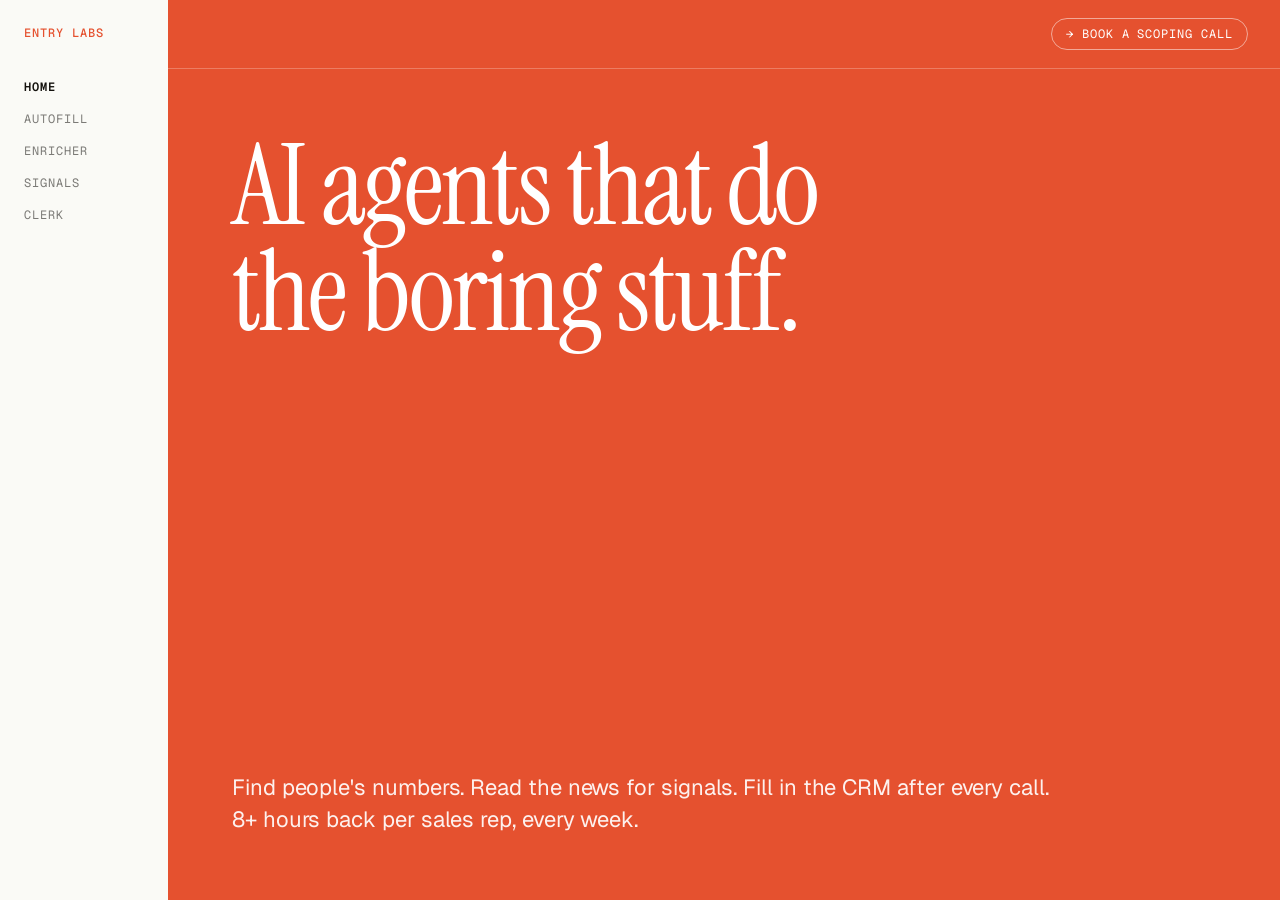
==== commit d2b7317f: "Site rebuild 2026-05-19T12:27:20Z" ====
--- a/index.html
+++ b/index.html
@@ -1,6 +1,6 @@
 <!DOCTYPE html><html lang="en"> <head><meta charset="UTF-8"><meta name="viewport" content="width=device-width, initial-scale=1.0"><link rel="canonical" href="https://entry-labs.com/"><title>Entry Labs — AI agents that do the boring stuff</title><meta name="description" content="We build, deploy, and operate AI agents on your Attio CRM. Find people's numbers. Read the news for signals. Fill in the CRM after every call. 8+ hours back per sales rep, every week."><meta property="og:title" content="Entry Labs — AI agents that do the boring stuff"><meta property="og:description" content="We build, deploy, and operate AI agents on your Attio CRM. Find people's numbers. Read the news for signals. Fill in the CRM after every call. 8+ hours back per sales rep, every week."><meta property="og:url" content="https://entry-labs.com/"><meta property="og:type" content="website"><meta name="twitter:card" content="summary_large_image"><link rel="icon" type="image/svg+xml" href="/favicon.svg"><link rel="preconnect" href="https://fonts.googleapis.com"><link rel="preconnect" href="https://fonts.gstatic.com" crossorigin><link rel="stylesheet" href="/_astro/book.CFUsXJna.css">
-<style>body.bare{background-image:none;min-height:100vh;min-height:100dvh;margin:0}@media (max-width: 900px){html,body.bare{height:100dvh;overflow:hidden}}.frame[data-astro-cid-j7pv25f6]{display:grid;grid-template-columns:168px 1fr;min-height:100vh;background:#fafaf6}.sidebar[data-astro-cid-j7pv25f6]{padding:24px;display:flex;flex-direction:column;gap:32px;position:sticky;top:0;height:100vh}.brand[data-astro-cid-j7pv25f6]{display:inline-flex;align-items:center;gap:8px;color:var(--accent)}.brand-mark[data-astro-cid-j7pv25f6]{width:22px;height:22px;background:var(--accent);color:#fff;display:inline-flex;align-items:center;justify-content:center;font-weight:700;font-size:13px;border-radius:4px;letter-spacing:-.04em}.brand-word[data-astro-cid-j7pv25f6]{font-family:Geist Mono,ui-monospace,monospace;font-size:12px;letter-spacing:.08em;color:var(--accent);font-weight:500}.tablist[data-astro-cid-j7pv25f6]{display:flex;flex-direction:column;gap:6px}.tab[data-astro-cid-j7pv25f6]{font-family:Geist Mono,ui-monospace,monospace;font-size:12px;letter-spacing:.08em;color:#13110d8c;padding:4px 0;display:block;transition:color .12s ease}.tab[data-astro-cid-j7pv25f6]:hover{color:var(--ink)}.tab[data-astro-cid-j7pv25f6].active{color:var(--ink);font-weight:600}.stage[data-astro-cid-j7pv25f6]{padding:0;display:flex;align-self:stretch}.hero[data-astro-cid-j7pv25f6]{background:var(--accent);border-radius:0;flex:1;display:flex;flex-direction:column;overflow:hidden;position:relative;color:#fff;min-height:100vh}.util-bar[data-astro-cid-j7pv25f6]{display:flex;justify-content:flex-end;align-items:center;border-bottom:1px solid rgba(255,255,255,.25);padding:18px 32px;font-family:Geist Mono,ui-monospace,monospace;font-size:12px;letter-spacing:.08em;position:relative;z-index:2}.util-cta[data-astro-cid-j7pv25f6]{color:#fff;padding:6px 14px;border:1px solid rgba(255,255,255,.5);border-radius:999px;transition:background .12s ease,color .12s ease}.util-cta[data-astro-cid-j7pv25f6]:hover{background:#fff;color:var(--accent)}.hero-body[data-astro-cid-j7pv25f6]{flex:1;padding:64px;display:flex;flex-direction:column;position:relative;overflow:hidden}.hero-section[data-astro-cid-j7pv25f6]{display:none;flex:1;flex-direction:column;justify-content:space-between;position:relative;z-index:1}.hero-section[data-astro-cid-j7pv25f6].visible{display:flex}.hero-h1[data-astro-cid-j7pv25f6]{font-family:"Instrument Serif",Fraunces,Georgia,serif;font-weight:400;font-size:112px;line-height:.95;letter-spacing:-.025em;margin:0;color:#fff;max-width:14ch}.hero-cap[data-astro-cid-j7pv25f6]{font-size:22px;line-height:1.45;color:#ffffffeb;margin:32px 0 0;max-width:56ch;align-self:flex-start}@media (max-width: 1100px){.hero-h1[data-astro-cid-j7pv25f6]{font-size:88px}}@media (max-width: 900px){.frame[data-astro-cid-j7pv25f6]{grid-template-columns:1fr;grid-template-rows:auto 1fr;height:100dvh;min-height:0}.sidebar[data-astro-cid-j7pv25f6]{position:static;height:auto;padding:20px 24px;gap:16px}.tablist[data-astro-cid-j7pv25f6]{flex-direction:row;gap:16px;flex-wrap:wrap}.hero[data-astro-cid-j7pv25f6]{min-height:0;height:100%}.hero-body[data-astro-cid-j7pv25f6]{padding:36px 28px}.util-bar[data-astro-cid-j7pv25f6]{padding:14px 20px;font-size:11px}.hero-h1[data-astro-cid-j7pv25f6]{font-size:56px}.hero-cap[data-astro-cid-j7pv25f6]{font-size:18px;margin-top:24px}}
-</style></head> <body class="bare">  <div class="frame" data-astro-cid-j7pv25f6> <aside class="sidebar" data-astro-cid-j7pv25f6> <a href="/" class="brand" aria-label="Entry Labs home" data-astro-cid-j7pv25f6> <span class="brand-mark" data-astro-cid-j7pv25f6>E</span> <span class="brand-word" data-astro-cid-j7pv25f6>ENTRY LABS</span> </a> <nav class="tablist" aria-label="Sections" data-astro-cid-j7pv25f6> <a href="#home" class="tab" data-tab="home" data-astro-cid-j7pv25f6>HOME</a> <a href="#autofill" class="tab" data-tab="autofill" data-astro-cid-j7pv25f6>AUTOFILL</a> <a href="#enricher" class="tab" data-tab="enricher" data-astro-cid-j7pv25f6>ENRICHER</a> <a href="#signals" class="tab" data-tab="signals" data-astro-cid-j7pv25f6>SIGNALS</a> <a href="#clerk" class="tab" data-tab="clerk" data-astro-cid-j7pv25f6>CLERK</a> </nav> </aside> <main class="stage" data-astro-cid-j7pv25f6> <div class="hero" data-astro-cid-j7pv25f6> <div class="util-bar" data-astro-cid-j7pv25f6> <a href="/book" class="util-cta" data-astro-cid-j7pv25f6>→ BOOK A SCOPING CALL</a> </div> <div class="hero-body" data-astro-cid-j7pv25f6> <section id="home" class="hero-section" data-astro-cid-j7pv25f6> <h1 class="hero-h1" data-astro-cid-j7pv25f6>AI agents that do<br data-astro-cid-j7pv25f6>the boring stuff.</h1> <p class="hero-cap" data-astro-cid-j7pv25f6>Find people's numbers. Read the news for signals. Fill in the CRM after every call. 8+ hours back per sales rep, every week.</p> </section> <section id="autofill" class="hero-section" data-astro-cid-j7pv25f6> <h1 class="hero-h1" data-astro-cid-j7pv25f6>Autofill.</h1> <p class="hero-cap" data-astro-cid-j7pv25f6>Fills in the CRM after every sales call. Reads Granola, Fathom, Gong, Otter, Fireflies. Writes your fields, cited to the call.</p> </section> <section id="enricher" class="hero-section" data-astro-cid-j7pv25f6> <h1 class="hero-h1" data-astro-cid-j7pv25f6>Enricher.</h1> <p class="hero-cap" data-astro-cid-j7pv25f6>Finds people's numbers, phones, emails, roles, right inside Slack. Checks your CRM first, then waterfalls the rest.</p> </section> <section id="signals" class="hero-section" data-astro-cid-j7pv25f6> <h1 class="hero-h1" data-astro-cid-j7pv25f6>Signals.</h1> <p class="hero-cap" data-astro-cid-j7pv25f6>Reads the news for signals about your accounts. Funding, hiring, exec moves, product launches. Ranked daily, in Slack.</p> </section> <section id="clerk" class="hero-section" data-astro-cid-j7pv25f6> <h1 class="hero-h1" data-astro-cid-j7pv25f6>Clerk.</h1> <p class="hero-cap" data-astro-cid-j7pv25f6>Bored of receiving proposals, budgets, PDFs? We manage data entry into your CRM or database with CLERK.</p> </section> </div> </div> </main> </div> <script>
+<style>body.bare{background-image:none;min-height:100vh;min-height:100dvh;margin:0}@media (max-width: 900px){html,body.bare{height:100dvh;overflow:hidden}}.frame[data-astro-cid-j7pv25f6]{display:grid;grid-template-columns:168px 1fr;min-height:100vh;background:#fafaf6}.sidebar[data-astro-cid-j7pv25f6]{padding:24px;display:flex;flex-direction:column;gap:32px;position:sticky;top:0;height:100vh}.brand[data-astro-cid-j7pv25f6]{display:inline-flex;align-items:center;gap:8px;color:var(--accent)}.brand-word[data-astro-cid-j7pv25f6]{font-family:Geist Mono,ui-monospace,monospace;font-size:12px;letter-spacing:.08em;color:var(--accent);font-weight:500}.tablist[data-astro-cid-j7pv25f6]{display:flex;flex-direction:column;gap:6px}.tab[data-astro-cid-j7pv25f6]{font-family:Geist Mono,ui-monospace,monospace;font-size:12px;letter-spacing:.08em;color:#13110d8c;padding:4px 0;display:block;transition:color .12s ease}.tab[data-astro-cid-j7pv25f6]:hover{color:var(--ink)}.tab[data-astro-cid-j7pv25f6].active{color:var(--ink);font-weight:600}.stage[data-astro-cid-j7pv25f6]{padding:0;display:flex;align-self:stretch}.hero[data-astro-cid-j7pv25f6]{background:var(--accent);border-radius:0;flex:1;display:flex;flex-direction:column;overflow:hidden;position:relative;color:#fff;min-height:100vh}.util-bar[data-astro-cid-j7pv25f6]{display:flex;justify-content:flex-end;align-items:center;border-bottom:1px solid rgba(255,255,255,.25);padding:18px 32px;font-family:Geist Mono,ui-monospace,monospace;font-size:12px;letter-spacing:.08em;position:relative;z-index:2}.util-cta[data-astro-cid-j7pv25f6]{color:#fff;padding:6px 14px;border:1px solid rgba(255,255,255,.5);border-radius:999px;transition:background .12s ease,color .12s ease}.util-cta[data-astro-cid-j7pv25f6]:hover{background:#fff;color:var(--accent)}.hero-body[data-astro-cid-j7pv25f6]{flex:1;padding:64px;display:flex;flex-direction:column;position:relative;overflow:hidden}.hero-section[data-astro-cid-j7pv25f6]{display:none;flex:1;flex-direction:column;justify-content:space-between;position:relative;z-index:1}.hero-section[data-astro-cid-j7pv25f6].visible{display:flex}.hero-h1[data-astro-cid-j7pv25f6]{font-family:"Instrument Serif",Fraunces,Georgia,serif;font-weight:400;font-size:112px;line-height:.95;letter-spacing:-.025em;margin:0;color:#fff;max-width:14ch}.hero-cap[data-astro-cid-j7pv25f6]{font-size:22px;line-height:1.45;color:#ffffffeb;margin:32px 0 0;max-width:56ch;align-self:flex-start}@media (max-width: 1100px){.hero-h1[data-astro-cid-j7pv25f6]{font-size:88px}}@media (max-width: 900px){.frame[data-astro-cid-j7pv25f6]{grid-template-columns:1fr;grid-template-rows:auto 1fr;height:100dvh;min-height:0}.sidebar[data-astro-cid-j7pv25f6]{position:static;height:auto;padding:20px 24px;gap:16px}.tablist[data-astro-cid-j7pv25f6]{flex-direction:row;gap:16px;flex-wrap:wrap}.hero[data-astro-cid-j7pv25f6]{min-height:0;height:100%}.hero-body[data-astro-cid-j7pv25f6]{padding:36px 28px}.util-bar[data-astro-cid-j7pv25f6]{padding:14px 20px;font-size:11px}.hero-h1[data-astro-cid-j7pv25f6]{font-size:56px}.hero-cap[data-astro-cid-j7pv25f6]{font-size:18px;margin-top:24px}}
+</style></head> <body class="bare">  <div class="frame" data-astro-cid-j7pv25f6> <aside class="sidebar" data-astro-cid-j7pv25f6> <a href="/" class="brand" aria-label="Entry Labs home" data-astro-cid-j7pv25f6> <span class="brand-word" data-astro-cid-j7pv25f6>ENTRY LABS</span> </a> <nav class="tablist" aria-label="Sections" data-astro-cid-j7pv25f6> <a href="#home" class="tab" data-tab="home" data-astro-cid-j7pv25f6>HOME</a> <a href="#autofill" class="tab" data-tab="autofill" data-astro-cid-j7pv25f6>AUTOFILL</a> <a href="#enricher" class="tab" data-tab="enricher" data-astro-cid-j7pv25f6>ENRICHER</a> <a href="#signals" class="tab" data-tab="signals" data-astro-cid-j7pv25f6>SIGNALS</a> <a href="#clerk" class="tab" data-tab="clerk" data-astro-cid-j7pv25f6>CLERK</a> </nav> </aside> <main class="stage" data-astro-cid-j7pv25f6> <div class="hero" data-astro-cid-j7pv25f6> <div class="util-bar" data-astro-cid-j7pv25f6> <a href="/book" class="util-cta" data-astro-cid-j7pv25f6>→ BOOK A SCOPING CALL</a> </div> <div class="hero-body" data-astro-cid-j7pv25f6> <section id="home" class="hero-section" data-astro-cid-j7pv25f6> <h1 class="hero-h1" data-astro-cid-j7pv25f6>AI agents that do<br data-astro-cid-j7pv25f6>the boring stuff.</h1> <p class="hero-cap" data-astro-cid-j7pv25f6>Find people's numbers. Read the news for signals. Fill in the CRM after every call. 8+ hours back per sales rep, every week.</p> </section> <section id="autofill" class="hero-section" data-astro-cid-j7pv25f6> <h1 class="hero-h1" data-astro-cid-j7pv25f6>Autofill.</h1> <p class="hero-cap" data-astro-cid-j7pv25f6>Fills in the CRM after every sales call. Reads Granola, Fathom, Gong, Otter, Fireflies. Writes your fields, cited to the call.</p> </section> <section id="enricher" class="hero-section" data-astro-cid-j7pv25f6> <h1 class="hero-h1" data-astro-cid-j7pv25f6>Enricher.</h1> <p class="hero-cap" data-astro-cid-j7pv25f6>Finds people's numbers, phones, emails, roles, right inside Slack. Checks your CRM first, then waterfalls the rest.</p> </section> <section id="signals" class="hero-section" data-astro-cid-j7pv25f6> <h1 class="hero-h1" data-astro-cid-j7pv25f6>Signals.</h1> <p class="hero-cap" data-astro-cid-j7pv25f6>Reads the news for signals about your accounts. Funding, hiring, exec moves, product launches. Ranked daily, in Slack.</p> </section> <section id="clerk" class="hero-section" data-astro-cid-j7pv25f6> <h1 class="hero-h1" data-astro-cid-j7pv25f6>Clerk.</h1> <p class="hero-cap" data-astro-cid-j7pv25f6>Bored of receiving proposals, budgets, PDFs? We manage data entry into your CRM or database with CLERK.</p> </section> </div> </div> </main> </div> <script>
     (function () {
       const tabs = document.querySelectorAll('.tab');
       const sections = document.querySelectorAll('.hero-section');
